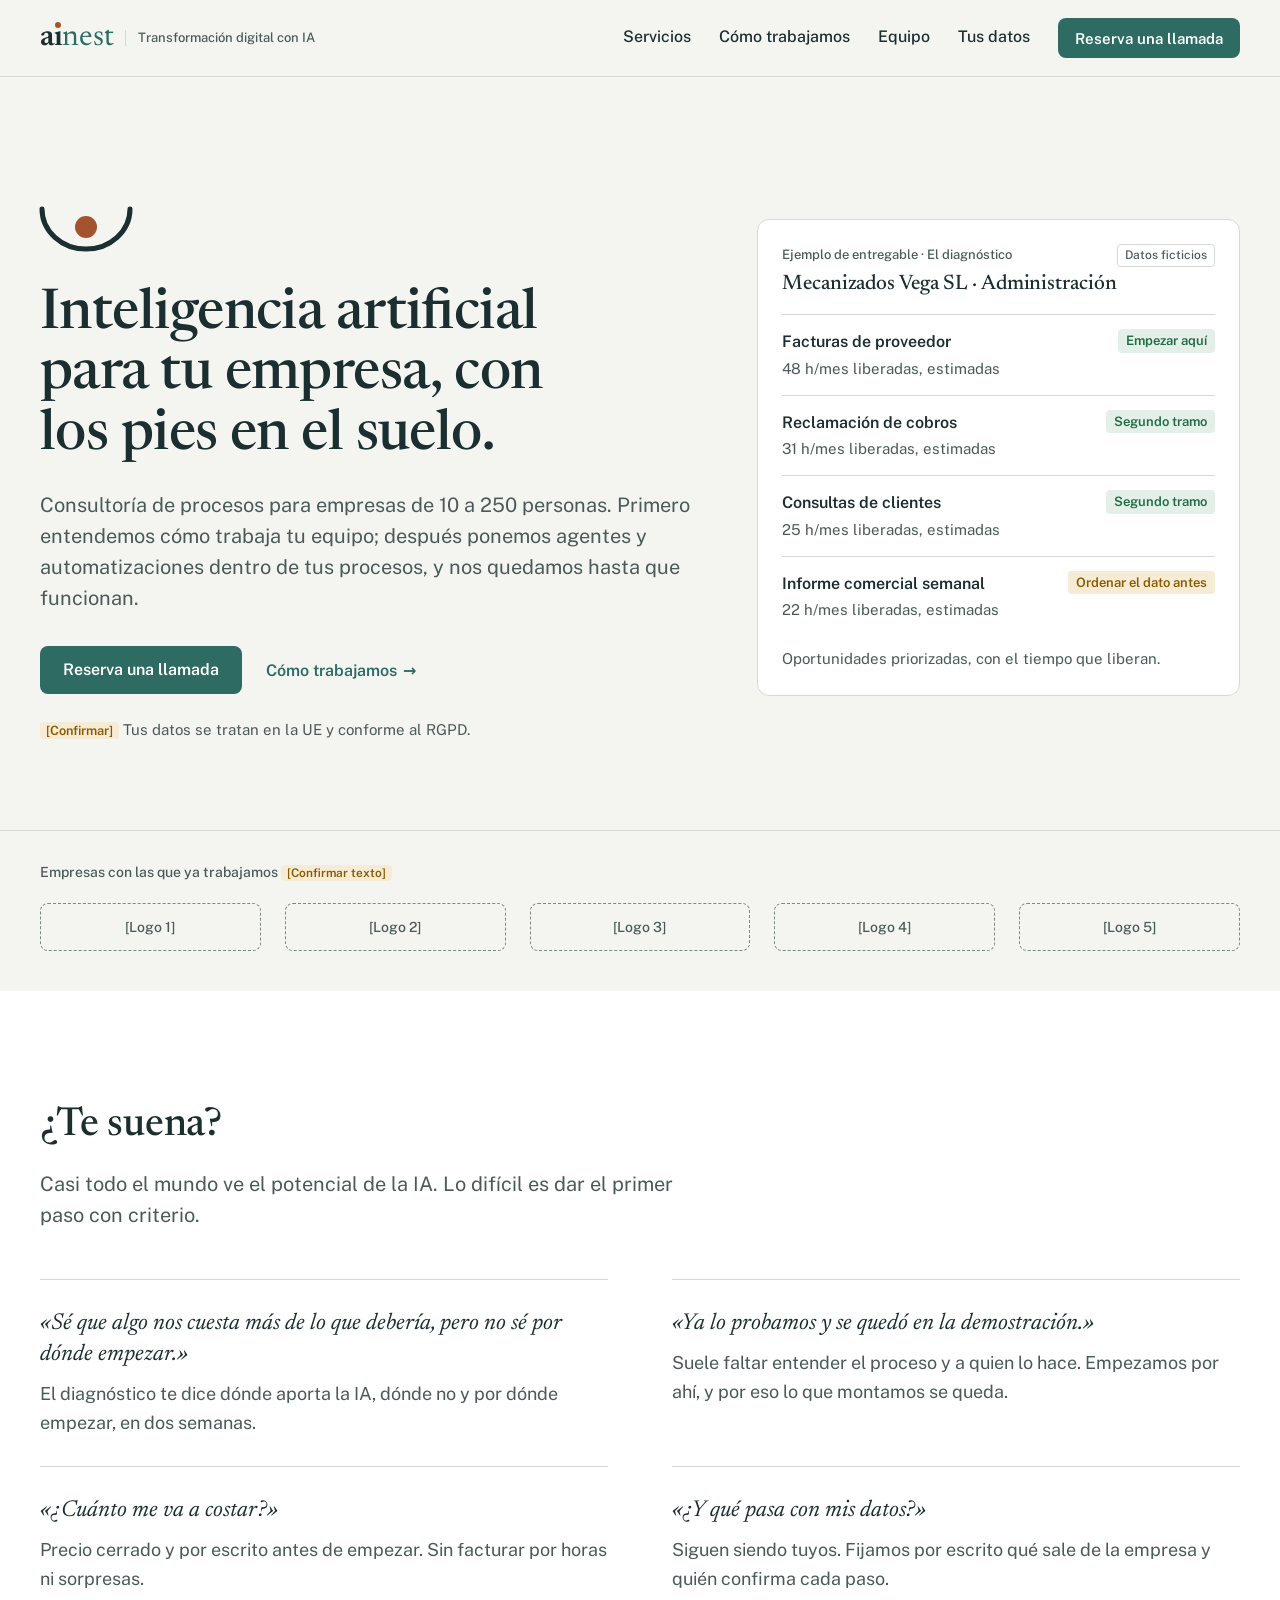
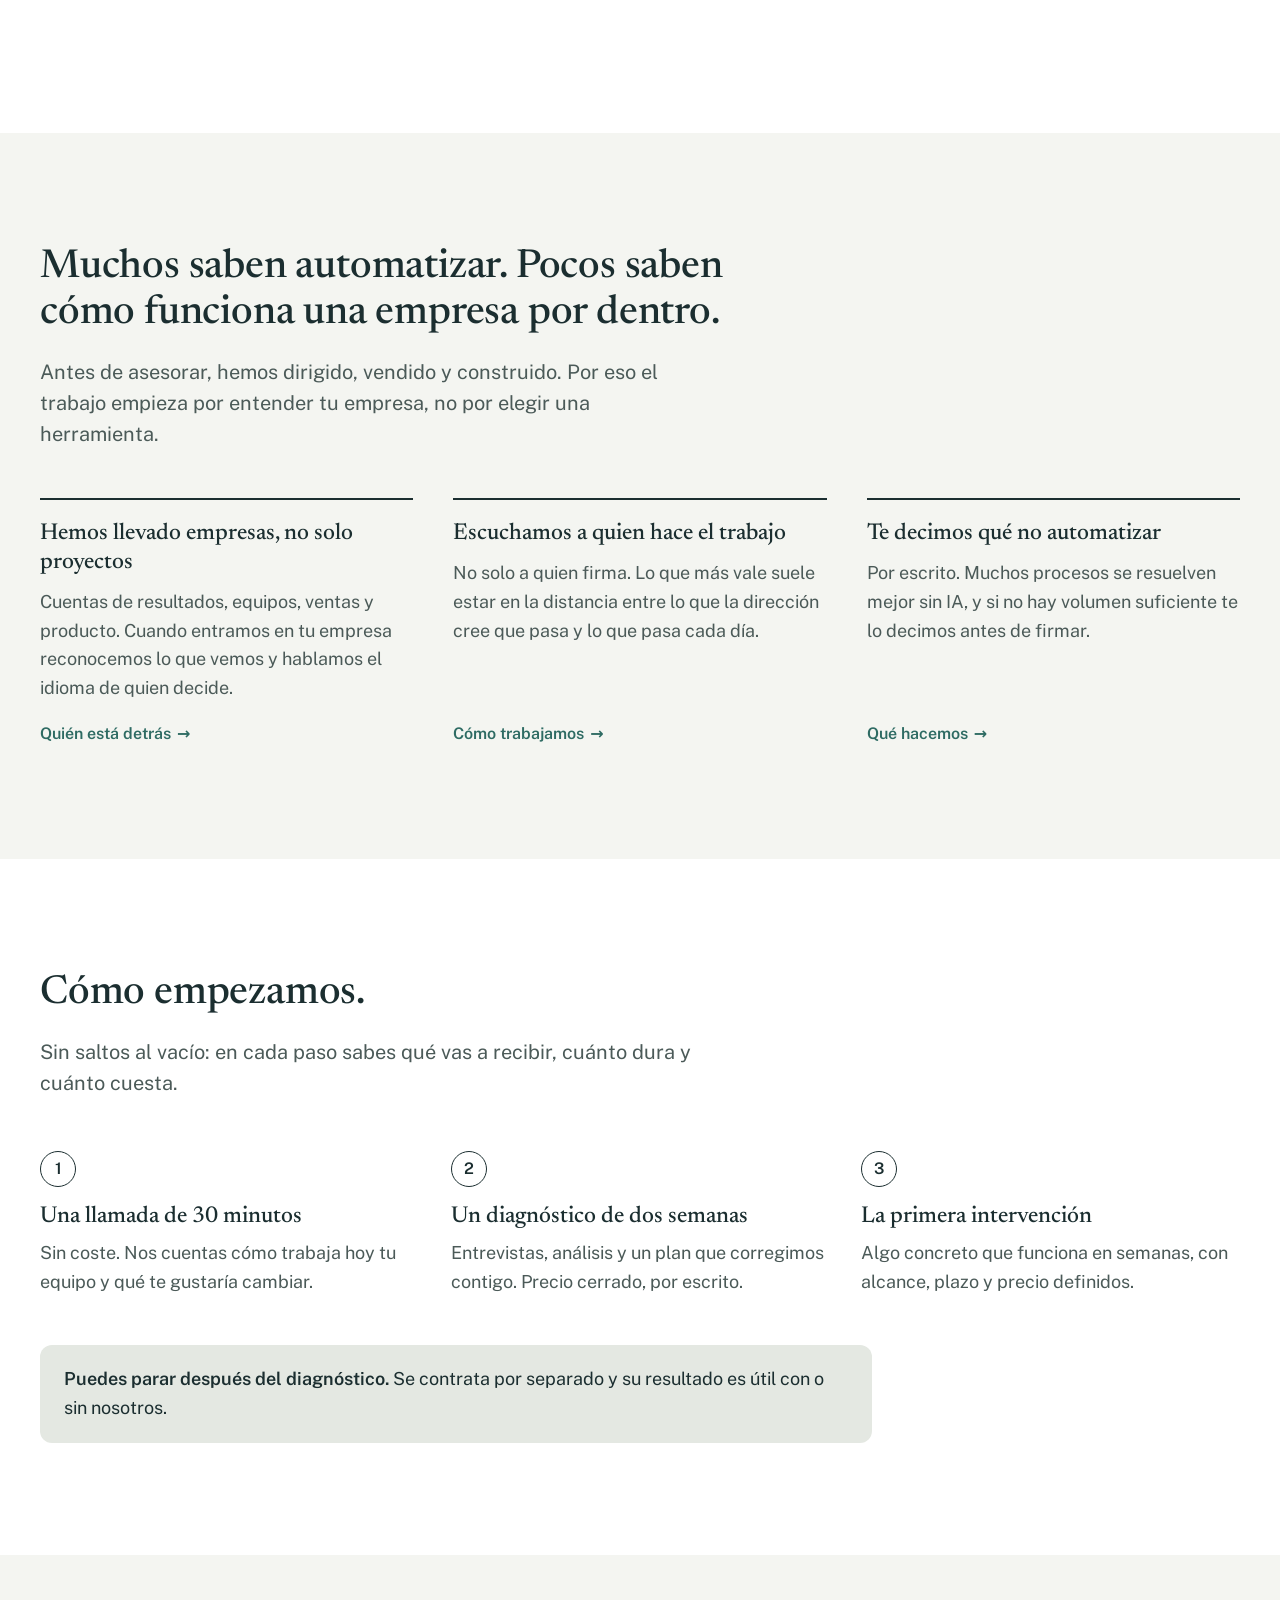
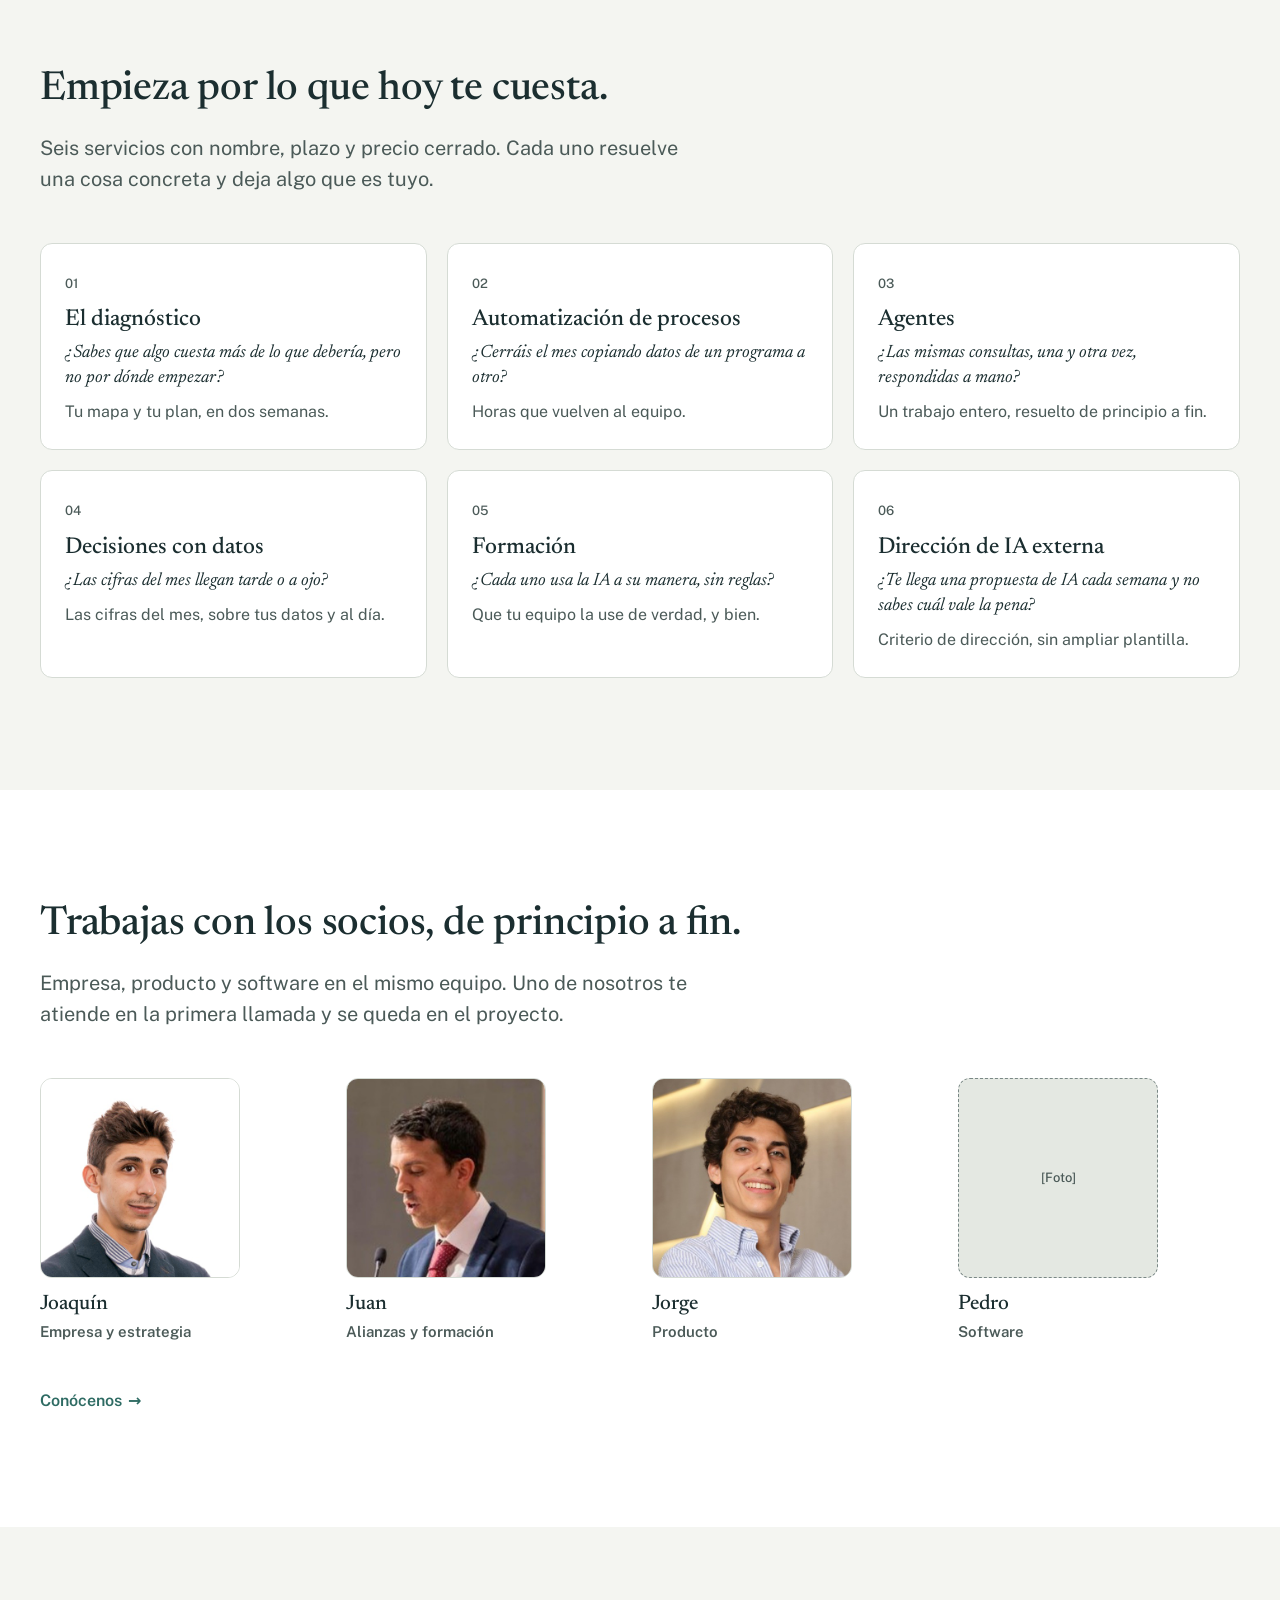
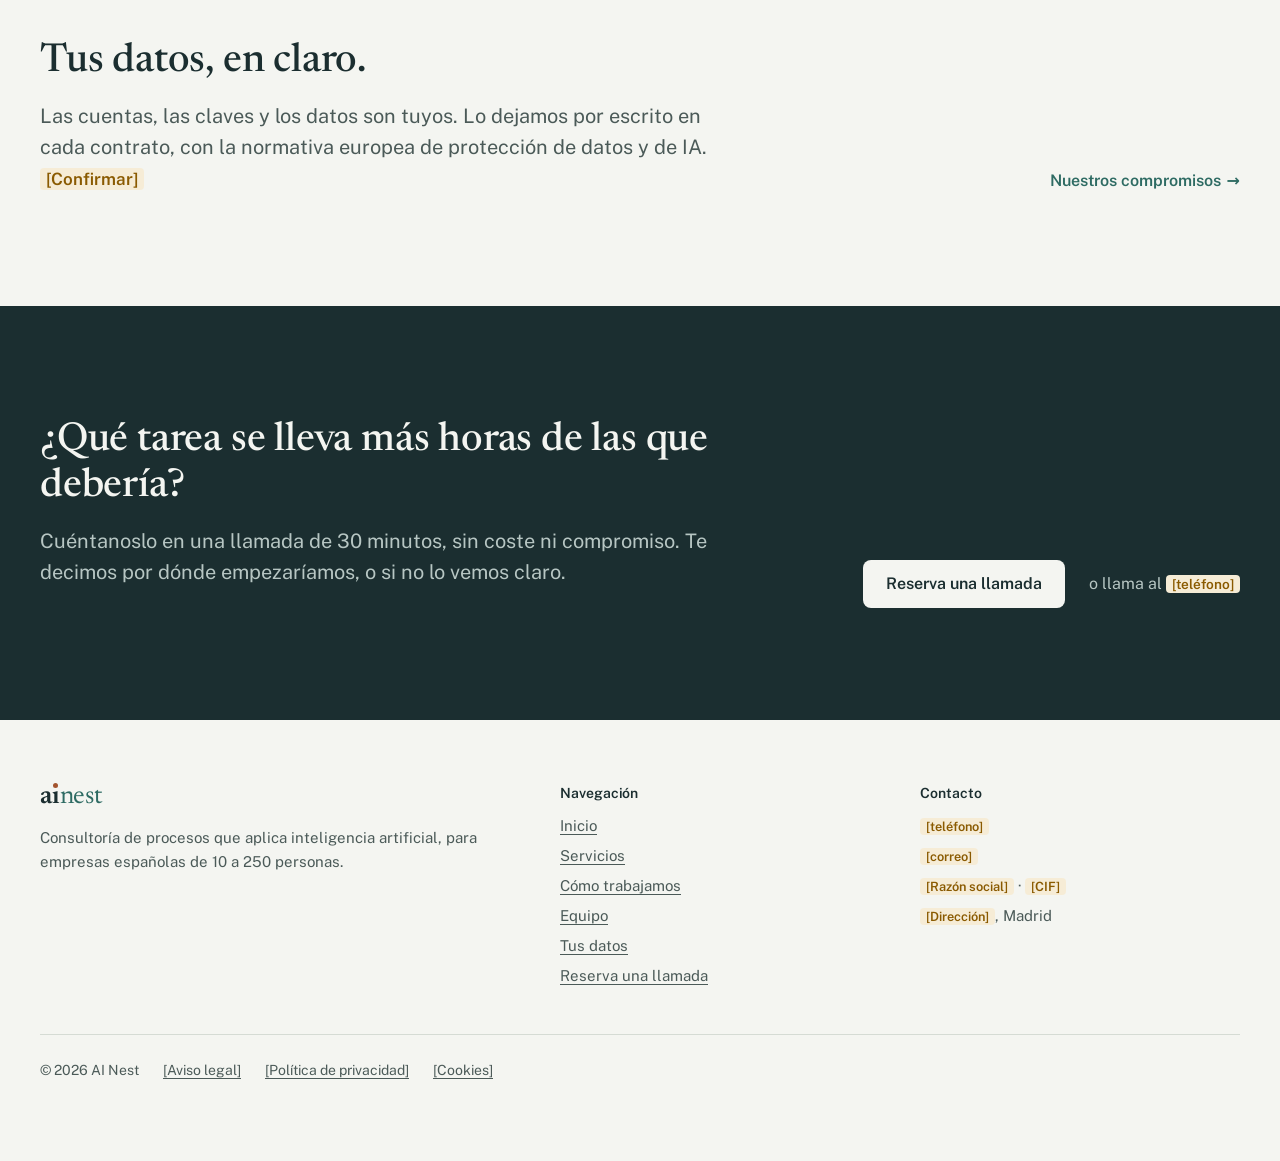
==== juan-v2/index.html @ 34de62a3 "Añadir la versión de Juan v2, en pestañas Copia de ainestgit/web@9e147f5 (rama propuesta-diseno-juan" ====
<!doctype html>
<html lang="es">
<head>
<meta charset="utf-8">
<meta name="viewport" content="width=device-width, initial-scale=1">
<title>AI Nest · Consultoría de procesos que aplica IA</title>
<meta name="description" content="Consultoría de procesos que aplica inteligencia artificial, para empresas españolas de 10 a 250 personas.">
<meta name="robots" content="noindex">
<link rel="icon" href="assets/favicon-final.svg" type="image/svg+xml">
<link rel="preconnect" href="https://fonts.googleapis.com"><link rel="preconnect" href="https://fonts.gstatic.com" crossorigin>
<link rel="stylesheet" href="https://fonts.googleapis.com/css2?family=Newsreader:ital,opsz,wght@0,6..72,500..600;1,6..72,400&family=Public+Sans:wght@400;500;600&display=swap">
<link rel="stylesheet" href="assets/estilos.css?v=v2-7">
<script src="assets/sitio.js?v=v2-7" defer></script>
</head>
<body>
<a class="saltar" href="#contenido">Saltar al contenido</a>
<header class="site">
  <div class="wrap">
    <a class="logo" href="index.html" aria-label="AI Nest, inicio">
      <span class="marca-tx" aria-hidden="true">a<span class="i">ı</span><span class="ns">nest</span></span>
      <span class="bj" aria-hidden="true">Transformación digital con IA</span>
    </a>
    <nav class="nav" id="nav" aria-label="Principal">
      <a href="servicios.html">Servicios</a>
      <a href="como-trabajamos.html">Cómo trabajamos</a>
      <a href="equipo.html">Equipo</a>
      <a href="datos.html">Tus datos</a>
      <a class="btn btn-pri btn-sm" href="reservar.html">Reserva una llamada</a>
    </nav>
    <div class="site-movil">
      <a class="btn btn-pri btn-sm" href="reservar.html">Reservar</a>
      <button class="navtog" type="button" aria-expanded="false" aria-controls="nav">Menú</button>
    </div>
  </div>
</header>

<main id="contenido">
<section class="hero" aria-labelledby="hero-t">
  <div class="wrap">
    <div>
      <svg class="nido" viewBox="6 12 52 42" aria-hidden="true"><path class="nido-c" d="M10 30 a22 20 0 0 0 44 0"/><circle class="nido-p" cx="32" cy="39" r="5.5"/></svg>
      <h1 id="hero-t">Inteligencia artificial para tu empresa, con los pies en el suelo.</h1>
      <p class="entradilla">Consultoría de procesos para empresas de 10 a 250 personas. Primero entendemos cómo trabaja tu equipo; después ponemos agentes y automatizaciones dentro de tus procesos, y nos quedamos hasta que funcionan.</p>
      <div class="acciones">
        <a class="btn btn-pri" href="reservar.html">Reserva una llamada</a>
        <a class="enlace-flecha" href="como-trabajamos.html">Cómo trabajamos</a>
      </div>
      <p class="confianza"><span class="hueco">[Confirmar]</span> Tus datos se tratan en la UE y conforme al RGPD.</p>
    </div>
    <aside class="entregable" aria-label="Ejemplo de entregable del diagnóstico, con datos ficticios">
      <div class="top"><span class="eti">Ejemplo de entregable · El diagnóstico</span><span class="ficticio">Datos ficticios</span></div>
      <h2 class="entregable-t">Mecanizados Vega SL · Administración</h2>
      <ol><li><b>Facturas de proveedor</b><span class="estado si">Empezar aquí</span><span class="h">48 h/mes liberadas, estimadas</span></li><li><b>Reclamación de cobros</b><span class="estado si">Segundo tramo</span><span class="h">31 h/mes liberadas, estimadas</span></li><li><b>Consultas de clientes</b><span class="estado si">Segundo tramo</span><span class="h">25 h/mes liberadas, estimadas</span></li><li><b>Informe comercial semanal</b><span class="estado espera">Ordenar el dato antes</span><span class="h">22 h/mes liberadas, estimadas</span></li></ol>
      <p class="peq">Oportunidades priorizadas, con el tiempo que liberan.</p>
    </aside>
  </div>
</section>

<!-- Franja de logos (acordada el 09/10). Solo empresas que hayan dado permiso por escrito; con menos de 3, quitarla.
     El texto debe decir la relación real. Logos monocromos, ~32 px de alto:
     <li><img src="assets/logos/empresa.svg" alt="Nombre de la empresa" height="32"></li> -->
<section class="logos" aria-labelledby="logos-t">
  <div class="wrap">
    <p class="logos-t" id="logos-t">Empresas con las que ya trabajamos <span class="hueco">[Confirmar texto]</span></p>
    <ul class="logos-l">
      <li><span class="logo-hueco">[Logo 1]</span></li>
      <li><span class="logo-hueco">[Logo 2]</span></li>
      <li><span class="logo-hueco">[Logo 3]</span></li>
      <li><span class="logo-hueco">[Logo 4]</span></li>
      <li><span class="logo-hueco">[Logo 5]</span></li>
    </ul>
  </div>
</section>

<section class="sec alt" aria-labelledby="dolor-t">
  <div class="wrap">
    <div class="cab"><h2 id="dolor-t">¿Te suena?</h2><p class="entradilla">Casi todo el mundo ve el potencial de la IA. Lo difícil es dar el primer paso con criterio.</p></div>
    <ul class="dolores">
      <li><p class="cita">«Sé que algo nos cuesta más de lo que debería, pero no sé por dónde empezar.»</p><p>El diagnóstico te dice dónde aporta la IA, dónde no y por dónde empezar, en dos semanas.</p></li>
      <li><p class="cita">«Ya lo probamos y se quedó en la demostración.»</p><p>Suele faltar entender el proceso y a quien lo hace. Empezamos por ahí, y por eso lo que montamos se queda.</p></li>
      <li><p class="cita">«¿Cuánto me va a costar?»</p><p>Precio cerrado y por escrito antes de empezar. Sin facturar por horas ni sorpresas.</p></li>
      <li><p class="cita">«¿Y qué pasa con mis datos?»</p><p>Siguen siendo tuyos. Fijamos por escrito qué sale de la empresa y quién confirma cada paso.</p></li>
    </ul>
  </div>
</section>

<section class="sec" aria-labelledby="dif-t">
  <div class="wrap">
    <div class="cab"><h2 id="dif-t">Muchos saben automatizar. Pocos saben cómo funciona una empresa por dentro.</h2><p class="entradilla">Antes de asesorar, hemos dirigido, vendido y construido. Por eso el trabajo empieza por entender tu empresa, no por elegir una herramienta.</p></div>
    <ul class="dif">
      <li><h3>Hemos llevado empresas, no solo proyectos</h3><p>Cuentas de resultados, equipos, ventas y producto. Cuando entramos en tu empresa reconocemos lo que vemos y hablamos el idioma de quien decide.</p><a class="enlace-flecha" href="equipo.html">Quién está detrás</a></li>
      <li><h3>Escuchamos a quien hace el trabajo</h3><p>No solo a quien firma. Lo que más vale suele estar en la distancia entre lo que la dirección cree que pasa y lo que pasa cada día.</p><a class="enlace-flecha" href="como-trabajamos.html">Cómo trabajamos</a></li>
      <li><h3>Te decimos qué no automatizar</h3><p>Por escrito. Muchos procesos se resuelven mejor sin IA, y si no hay volumen suficiente te lo decimos antes de firmar.</p><a class="enlace-flecha" href="servicios.html">Qué hacemos</a></li>
    </ul>
  </div>
</section>

<section class="sec alt" aria-labelledby="empieza-t">
  <div class="wrap">
    <div class="cab"><h2 id="empieza-t">Cómo empezamos.</h2><p class="entradilla">Sin saltos al vacío: en cada paso sabes qué vas a recibir, cuánto dura y cuánto cuesta.</p></div>
    <ol class="pasos3">
      <li><span class="n" aria-hidden="true">1</span><h3>Una llamada de 30 minutos</h3><p>Sin coste. Nos cuentas cómo trabaja hoy tu equipo y qué te gustaría cambiar.</p></li>
      <li><span class="n" aria-hidden="true">2</span><h3>Un diagnóstico de dos semanas</h3><p>Entrevistas, análisis y un plan que corregimos contigo. Precio cerrado, por escrito.</p></li>
      <li><span class="n" aria-hidden="true">3</span><h3>La primera intervención</h3><p>Algo concreto que funciona en semanas, con alcance, plazo y precio definidos.</p></li>
    </ol>
    <p class="destacado"><b>Puedes parar después del diagnóstico.</b> Se contrata por separado y su resultado es útil con o sin nosotros.</p>
  </div>
</section>

<section class="sec" aria-labelledby="srv-t">
  <div class="wrap">
    <div class="cab"><h2 id="srv-t">Empieza por lo que hoy te cuesta.</h2><p class="entradilla">Seis servicios con nombre, plazo y precio cerrado. Cada uno resuelve una cosa concreta y deja algo que es tuyo.</p></div>
    <ul class="tarjetas">
      <li class="tarjeta-srv"><span class="num">01</span><h3><a href="servicios.html#diagnostico">El diagnóstico</a></h3><p class="dolor">¿Sabes que algo cuesta más de lo que debería, pero no por dónde empezar?</p><p>Tu mapa y tu plan, en dos semanas.</p></li>
      <li class="tarjeta-srv"><span class="num">02</span><h3><a href="servicios.html#procesos">Automatización de procesos</a></h3><p class="dolor">¿Cerráis el mes copiando datos de un programa a otro?</p><p>Horas que vuelven al equipo.</p></li>
      <li class="tarjeta-srv"><span class="num">03</span><h3><a href="servicios.html#agentes">Agentes</a></h3><p class="dolor">¿Las mismas consultas, una y otra vez, respondidas a mano?</p><p>Un trabajo entero, resuelto de principio a fin.</p></li>
      <li class="tarjeta-srv"><span class="num">04</span><h3><a href="servicios.html#datos">Decisiones con datos</a></h3><p class="dolor">¿Las cifras del mes llegan tarde o a ojo?</p><p>Las cifras del mes, sobre tus datos y al día.</p></li>
      <li class="tarjeta-srv"><span class="num">05</span><h3><a href="servicios.html#formacion">Formación</a></h3><p class="dolor">¿Cada uno usa la IA a su manera, sin reglas?</p><p>Que tu equipo la use de verdad, y bien.</p></li>
      <li class="tarjeta-srv"><span class="num">06</span><h3><a href="servicios.html#direccion">Dirección de IA externa</a></h3><p class="dolor">¿Te llega una propuesta de IA cada semana y no sabes cuál vale la pena?</p><p>Criterio de dirección, sin ampliar plantilla.</p></li>
    </ul>
  </div>
</section>

<section class="sec alt" aria-labelledby="eq-t">
  <div class="wrap">
    <div class="cab"><h2 id="eq-t">Trabajas con los socios, de principio a fin.</h2><p class="entradilla">Empresa, producto y software en el mismo equipo. Uno de nosotros te atiende en la primera llamada y se queda en el proyecto.</p></div>
    <ul class="caras">
      <li class="persona"><img class="foto" src="assets/fotos/joaquin.jpg" alt="Joaquín" width="480" height="480" loading="lazy"><div><h3>Joaquín</h3><p class="rol">Empresa y estrategia</p></div></li><li class="persona"><img class="foto" src="assets/fotos/juan.jpg" alt="Juan" width="480" height="480" loading="lazy"><div><h3>Juan</h3><p class="rol">Alianzas y formación</p></div></li><li class="persona"><img class="foto" src="assets/fotos/jorge.jpg" alt="Jorge" width="480" height="480" loading="lazy"><div><h3>Jorge</h3><p class="rol">Producto</p></div></li><li class="persona"><div class="foto foto-hueco" role="img" aria-label="Foto de Pedro pendiente"><span>[Foto]</span></div><div><h3>Pedro</h3><p class="rol">Software</p></div></li>
    </ul>
    <a class="enlace-flecha" href="equipo.html">Conócenos</a>
  </div>
</section>

<section class="sec franja-datos" aria-labelledby="dat-t">
  <div class="wrap franja-rej">
    <div><h2 id="dat-t">Tus datos, en claro.</h2><p class="entradilla">Las cuentas, las claves y los datos son tuyos. Lo dejamos por escrito en cada contrato, con la normativa europea de protección de datos y de IA. <span class="hueco">[Confirmar]</span></p></div>
    <a class="enlace-flecha" href="datos.html">Nuestros compromisos</a>
  </div>
</section>
<section class="sec inv cierre" aria-labelledby="cierre-t">
  <div class="wrap cierre-rej">
    <div>
      <h2 id="cierre-t">¿Qué tarea se lleva más horas de las que debería?</h2>
      <p class="entradilla">Cuéntanoslo en una llamada de 30 minutos, sin coste ni compromiso. Te decimos por dónde empezaríamos, o si no lo vemos claro.</p>
    </div>
    <div class="acciones"><a class="btn btn-claro" href="reservar.html">Reserva una llamada</a><span class="tel-cierre">o llama al <span class="hueco">[teléfono]</span></span></div>
  </div>
</section>
</main>

<footer class="pie">
  <div class="wrap">
    <div>
      <span class="marca-tx" aria-hidden="true">a<span class="i">ı</span><span class="ns">nest</span></span>
      <p class="pie-desc">Consultoría de procesos que aplica inteligencia artificial, para empresas españolas de 10 a 250 personas.</p>
    </div>
    <div><h2>Navegación</h2><ul><li><a href="index.html">Inicio</a></li><li><a href="servicios.html">Servicios</a></li><li><a href="como-trabajamos.html">Cómo trabajamos</a></li><li><a href="equipo.html">Equipo</a></li><li><a href="datos.html">Tus datos</a></li><li><a href="reservar.html">Reserva una llamada</a></li></ul></div>
    <div><h2>Contacto</h2><ul><li><span class="hueco">[teléfono]</span></li><li><span class="hueco">[correo]</span></li><li><span class="hueco">[Razón social]</span> · <span class="hueco">[CIF]</span></li><li><span class="hueco">[Dirección]</span>, Madrid</li></ul></div>
    <div class="legal"><span>© 2026 AI Nest</span><a href="#">[Aviso legal]</a><a href="#">[Política de privacidad]</a><a href="#">[Cookies]</a></div>
  </div>
</footer>
</body>
</html>
---- juan-v2/assets/estilos.css ----
/* AI Nest · versión de Juan v2, en varias pestañas. Sistema visual «Oficio sereno» (PDF de dirección creativa, 29-sep-2026).
   Paleta B: pizarra y musgo. Solo modo claro. Newsreader para titulares, Public Sans para texto.
   El musgo lleva la acción; el óxido marca los detalles (el punto del logo y las fechas del método). */

:root {
  /* Paleta B */
  --pizarra: #1B2E30;   /* principal: titulares, texto, banda oscura · 12,96:1 sobre niebla */
  --musgo: #2E6B63;     /* secundario: CTA y enlaces · 5,64:1; blanco encima 6,18:1 */
  --oxido: #A3542E;     /* acento: detalles, texto solo ≥ 14 px · 4,96:1 */
  --niebla: #F4F5F1;    /* fondo */
  --liquen: #4B5A58;    /* texto secundario · 6,61:1 */
  --blanco: #FFFFFF;

  --fondo: var(--niebla);
  --superficie: var(--blanco);
  --banda: #E4E8E2;
  --texto: var(--pizarra);
  --texto-2: var(--liquen);
  --enlace: var(--musgo);
  --cta: var(--musgo);
  --sobre-cta: var(--blanco);
  --acento: var(--oxido);
  --linea: #D5DBD4;
  --linea-fuerte: #7A8886;
  --inv-fondo: var(--pizarra);
  --inv-texto: var(--niebla);
  --inv-texto-2: #B7C6C3;
  --inv-enlace: #9ED3C7;
  /* Funcionales de la paleta A, que cumplen AA sobre niebla */
  --exito: #1F6B45; --aviso: #8A5A00; --error: #B3261E;
  --exito-f: #E3EFE7; --aviso-f: #F6ECD6;

  --serif: 'Newsreader', Georgia, 'Times New Roman', serif;
  --sans: 'Public Sans', system-ui, -apple-system, 'Segoe UI', sans-serif;

  --r-eti: 4px; --r-ctl: 8px; --r-caja: 12px;
  --ancho: 1200px; --medianil: 24px; --seccion: 112px;
  --lectura: 42rem;
  --t-rapida: 180ms; --curva: cubic-bezier(.2, .7, .2, 1);
  color-scheme: light;
}

/* ---------- Base ---------- */
*, *::before, *::after { box-sizing: border-box; }
html { -webkit-text-size-adjust: 100%; scroll-behavior: smooth; scroll-padding-top: 88px; overflow-x: clip; }
body {
  margin: 0; background: var(--fondo); color: var(--texto);
  font: 400 18px/1.6 var(--sans); font-feature-settings: 'kern', 'liga';
  -webkit-font-smoothing: antialiased; text-rendering: optimizeLegibility;
}
img { max-width: 100%; display: block; }
b, strong { font-weight: 600; }
a { color: var(--enlace); text-underline-offset: .18em; text-decoration-thickness: 1px; }
a:hover { text-decoration-thickness: 2px; }
:focus-visible { outline: 2px solid var(--enlace); outline-offset: 3px; border-radius: 2px; }
p { margin: 0 0 1em; }
ul { margin: 0; padding: 0; }
button, input, textarea, select { font: inherit; color: inherit; }
.sr-only { position: absolute !important; width: 1px; height: 1px; padding: 0; margin: -1px; overflow: hidden; clip: rect(0 0 0 0); white-space: nowrap; border: 0; }
.saltar { position: absolute; left: 16px; top: -60px; z-index: 100; background: var(--superficie); padding: 10px 14px; border-radius: var(--r-ctl); }
.saltar:focus { top: 12px; }

h1, h2, h3 { font-family: var(--serif); font-weight: 500; color: var(--texto); margin: 0; font-optical-sizing: auto; }
h1 { font-size: 56px; line-height: 1.08; letter-spacing: -.01em; }
h2 { font-size: 40px; line-height: 1.15; letter-spacing: -.005em; }
h3 { font-size: 28px; line-height: 1.25; }
h4 { font: 600 20px/1.35 var(--sans); margin: 0; }
.entradilla { font-size: 20px; line-height: 1.55; color: var(--texto-2); max-width: var(--lectura); }
.peq { font-size: 15px; line-height: 1.5; color: var(--texto-2); }
.eti { display: inline-block; font: 500 13px/1.4 var(--sans); color: var(--texto-2); }
.hueco { background: var(--aviso-f); color: var(--aviso); border-radius: var(--r-eti); padding: 1px 6px; font: 600 .85em/1.4 var(--sans); white-space: nowrap; }

.wrap { max-width: calc(var(--ancho) + 2 * var(--medianil)); margin: 0 auto; padding: 0 var(--medianil); }
.sec { padding: var(--seccion) 0; }
.sec.alt { background: var(--superficie); }
.sec.inv { background: var(--inv-fondo); color: var(--inv-texto); }
.sec.inv h1, .sec.inv h2, .sec.inv h3 { color: var(--inv-texto); }
.sec.inv .entradilla, .sec.inv .peq, .sec.inv p { color: var(--inv-texto-2); }
.sec.inv a { color: var(--inv-enlace); }
.sec.inv :focus-visible { outline-color: var(--inv-enlace); }
.cab { max-width: 46rem; margin-bottom: 48px; }
.cab h2 + p { margin-top: 20px; }
.cab .eti { margin-bottom: 12px; }

/* ---------- Botones ---------- */
.btn {
  display: inline-flex; align-items: center; justify-content: center; gap: 8px;
  font: 600 16px/1 var(--sans); padding: 15px 22px; border-radius: var(--r-ctl);
  border: 1px solid transparent; text-decoration: none; cursor: pointer; min-height: 48px;
  transition: background var(--t-rapida) var(--curva), border-color var(--t-rapida) var(--curva);
}
.btn:hover { text-decoration: none; }
.btn-pri { background: var(--cta); color: var(--sobre-cta); }
.btn-pri:hover { background: color-mix(in srgb, var(--cta) 82%, var(--texto)); }
.btn-sec { border-color: var(--linea-fuerte); color: var(--texto); background: transparent; }
.btn-sec:hover { border-color: var(--texto); }
.btn-sm { padding: 11px 16px; min-height: 40px; font-size: 15px; }
.enlace-flecha { font-weight: 600; font-size: 16px; color: var(--enlace); text-decoration: none; display: inline-flex; gap: 6px; align-items: center; }
.enlace-flecha::after { content: '→'; transition: transform var(--t-rapida) var(--curva); }
.enlace-flecha:hover::after { transform: translateX(3px); }
.acciones { display: flex; flex-wrap: wrap; gap: 16px 24px; align-items: center; margin-top: 32px; }

/* ---------- Logo 1: el punto de la i, nombre unido (variante d) ---------- */
.logo { display: inline-flex; align-items: center; gap: 12px; text-decoration: none; color: var(--texto); }
.logo:hover { text-decoration: none; }
.marca-tx { font-family: var(--serif); font-weight: 600; font-size: 30px; line-height: 1; letter-spacing: -.01em; white-space: nowrap; color: var(--texto); }
.marca-tx .i { position: relative; display: inline-block; }
.marca-tx .i::after { content: ''; position: absolute; left: 50%; top: -.02em; width: .2em; height: .2em; margin-left: -.1em; border-radius: 50%; background: var(--acento); }
.marca-tx .ns { font-weight: 400; color: var(--musgo); }
.logo .bj { font: 500 13px/1.3 var(--sans); color: var(--texto-2); border-left: 1px solid var(--linea); padding-left: 12px; }

/* ---------- Cabecera ---------- */
.site { position: sticky; top: 0; z-index: 40; border-bottom: 1px solid var(--linea); }
.site::before { content: ''; position: absolute; inset: 0; z-index: -1; background: color-mix(in srgb, var(--fondo) 94%, transparent); -webkit-backdrop-filter: blur(8px); backdrop-filter: blur(8px); }
.site .wrap { display: flex; align-items: center; justify-content: space-between; min-height: 76px; gap: 24px; }
.nav { display: flex; align-items: center; gap: 28px; }
.nav a:not(.btn) { color: var(--texto); text-decoration: none; font-size: 16px; font-weight: 500; padding: 6px 0; border-bottom: 2px solid transparent; }
.nav a:not(.btn):hover { border-bottom-color: var(--linea-fuerte); }
.nav a[aria-current="page"]:not(.btn) { border-bottom-color: var(--texto); font-weight: 600; }
.site-movil { display: none; align-items: center; gap: 8px; }
.navtog { background: none; border: 1px solid var(--linea-fuerte); border-radius: var(--r-ctl); padding: 9px 14px; min-height: 40px; font-size: 15px; font-weight: 600; cursor: pointer; }

/* ---------- Hero ---------- */
.hero { padding: 96px 0 88px; }
.hero .wrap { display: grid; grid-template-columns: 1.15fr .85fr; gap: 64px; align-items: center; }
.hero h1 { max-width: 15ch; }
/* El nido se dibuja al cargar y el punto óxido cae al final: la única animación autónoma de la web. */
.nido { display: block; width: 104px; height: 84px; margin: 0 0 28px -6px; overflow: visible; }
.nido-c { fill: none; stroke: var(--texto); stroke-width: 2.5; stroke-linecap: round; stroke-dasharray: 80; stroke-dashoffset: 0; }
.nido-p { fill: var(--acento); }
.nido-c { animation: trazo 1100ms var(--curva) 200ms both; }
.nido-p { animation: huevo 600ms var(--curva) 1200ms both; }
@keyframes trazo { from { stroke-dashoffset: 80; } to { stroke-dashoffset: 0; } }
@keyframes huevo { from { transform: translateY(-28px); opacity: 0; } 60% { opacity: 1; } to { transform: none; opacity: 1; } }
.hero .entradilla { margin-top: 24px; }
.confianza { margin: 24px 0 0; font-size: 15px; color: var(--texto-2); }

.entregable { background: var(--superficie); border: 1px solid var(--linea); border-radius: var(--r-caja); padding: 24px; }
.entregable .top { display: flex; justify-content: space-between; gap: 12px; align-items: baseline; margin-bottom: 4px; }
.entregable-t { font-size: 21px; line-height: 1.3; margin-bottom: 16px; }
.entregable ol { list-style: none; padding: 0; margin: 0; }
.entregable li { display: grid; grid-template-columns: 1fr auto; gap: 2px 16px; padding: 14px 0; border-top: 1px solid var(--linea); }
.entregable li b { font-size: 16px; }
.entregable li .h { font-size: 15px; color: var(--texto-2); }
.entregable .peq { margin: 12px 0 0; }
.estado { font: 600 13px/1.2 var(--sans); padding: 4px 8px; border-radius: var(--r-eti); white-space: nowrap; align-self: start; }
.estado.si { background: var(--exito-f); color: var(--exito); }
.estado.espera { background: var(--aviso-f); color: var(--aviso); }
.ficticio { font: 500 12px/1.2 var(--sans); color: var(--texto-2); border: 1px solid var(--linea); border-radius: var(--r-eti); padding: 3px 7px; white-space: nowrap; }

/* ---------- Franja de logos ---------- */
.logos { padding: 32px 0 40px; border-top: 1px solid var(--linea); }
.logos-t { font: 500 14px/1.4 var(--sans); color: var(--texto-2); margin: 0 0 20px; }
.logos-l { list-style: none; display: grid; grid-template-columns: repeat(5, 1fr); gap: 24px; align-items: center; }
.logos-l li { display: flex; justify-content: center; align-items: center; min-height: 48px; }
.logos-l img { max-height: 32px; width: auto; filter: grayscale(1); opacity: .7; }
.logo-hueco { display: grid; place-items: center; width: 100%; height: 48px; border: 1px dashed var(--linea-fuerte); border-radius: var(--r-ctl); font: 500 14px/1 var(--sans); color: var(--texto-2); }

/* ---------- Problema ---------- */
.lista-dolor { display: grid; grid-template-columns: repeat(2, 1fr); gap: 0 64px; }
.lista-dolor > div { padding: 28px 0; border-top: 1px solid var(--linea); }
.lista-dolor h3 { font-size: 23px; margin-bottom: 10px; }
.lista-dolor p { color: var(--texto-2); margin: 0; }

/* ---------- Servicios (plegables) ---------- */
.plegable { border-top: 1px solid var(--linea); }
.plegable:last-child { border-bottom: 1px solid var(--linea); }
.plegable > summary { list-style: none; cursor: pointer; display: grid; grid-template-columns: 48px 1.1fr 1.4fr auto; gap: 16px; align-items: baseline; padding: 24px 0; }
.plegable > summary::-webkit-details-marker { display: none; }
.plegable > summary .n { font: 500 15px/1 var(--sans); color: var(--texto-2); }
.plegable > summary h3 { font-size: 25px; }
.plegable > summary .g { font-family: var(--serif); font-style: italic; font-size: 19px; color: var(--texto-2); }
.plegable > summary .mas { font: 600 22px/1 var(--sans); color: var(--texto-2); transition: transform var(--t-rapida) var(--curva); }
.plegable[open] > summary .mas { transform: rotate(45deg); }
.plegable .cuerpo { padding: 0 0 40px 64px; }
.escena-srv { margin-top: 48px; }
.ficha { display: grid; grid-template-columns: 1.1fr .9fr; gap: 56px; align-items: start; }
.ficha .texto p { max-width: var(--lectura); }
.ficha .para { color: var(--texto-2); max-width: var(--lectura); }
.ficha .para b { color: var(--texto); }
.ficha .llevas h3 { font-size: 22px; margin-bottom: 8px; }
.datos-ficha { display: grid; grid-template-columns: repeat(2, 1fr); margin: 28px 0 0; border-top: 1px solid var(--linea); }
.datos-ficha > div { padding: 14px 16px 14px 0; border-bottom: 1px solid var(--linea); }
.datos-ficha dt { font: 500 13px/1.3 var(--sans); color: var(--texto-2); margin-bottom: 4px; }
.datos-ficha dd { margin: 0; font-size: 16px; line-height: 1.45; }
.puntos { list-style: none; }
.puntos li { position: relative; padding-left: 20px; margin: 6px 0; font-size: 16px; }
.puntos li::before { content: ''; position: absolute; left: 2px; top: .62em; width: 6px; height: 6px; border-radius: 50%; background: var(--texto-2); }

/* ---------- Método ---------- */
.fases { list-style: none; padding: 0; margin: 0; display: grid; grid-template-columns: repeat(4, 1fr); gap: 32px; }
.fase { padding-top: 20px; border-top: 2px solid var(--texto); }
.fase-i { width: 48px; height: 48px; }
.fase-i .cont { fill: none; stroke: var(--texto); stroke-width: 3; stroke-linecap: round; }
.fase-i .pt { fill: var(--acento); }
.fase-i .pt-v { fill: none; stroke: var(--linea-fuerte); stroke-width: 2; stroke-dasharray: 3 3; }
.fase h3 { font-size: 24px; margin: 12px 0 4px; }
.fase .cuando { font: 500 14px/1.3 var(--sans); color: var(--acento); }
.fase p { color: var(--texto-2); font-size: 17px; margin: 10px 0 0; }
.destacado { margin: 48px 0 0; padding: 20px 24px; background: var(--banda); border-radius: var(--r-caja); max-width: 52rem; font-size: 18px; }
.met-rej { display: grid; grid-template-columns: 1fr 1fr; gap: 64px; margin-top: 72px; }
.met-h { font-size: 24px; margin-bottom: 16px; }
.reglas { list-style: none; border-top: 1px solid var(--linea); }
.reglas li { padding: 14px 0; border-bottom: 1px solid var(--linea); font-size: 17px; color: var(--texto-2); }
.reglas li b { color: var(--texto); }
.dims { margin: 0; border-top: 1px solid var(--linea); }
.dims > div { display: grid; grid-template-columns: 120px 1fr; gap: 16px; padding: 14px 0; border-bottom: 1px solid var(--linea); }
.dims dt { font-weight: 600; font-size: 17px; }
.dims dd { margin: 0; font-size: 17px; color: var(--texto-2); }

/* Método sobre pizarra: el óxido pasa a su versión clara (6,17:1) */
.metodo { --inv-linea: #3A5052; --oxido-claro: #E39A73; }
.metodo .eti { color: var(--inv-texto-2); }
.metodo .fase { border-top-color: var(--inv-texto); }
.metodo .fase-i .cont { stroke: var(--inv-texto); }
.metodo .fase-i .pt { fill: var(--oxido-claro); }
.metodo .fase-i .pt-v { stroke: var(--inv-texto-2); }
.metodo .fase .cuando { color: var(--oxido-claro); }
.metodo .destacado { background: rgba(244, 245, 241, .08); color: var(--inv-texto); }
.metodo .destacado b { color: var(--inv-texto); }
.metodo .reglas, .metodo .dims, .metodo .reglas li, .metodo .dims > div { border-color: var(--inv-linea); }
.metodo .reglas li b, .metodo .dims dt { color: var(--inv-texto); }
.metodo .reglas li, .metodo .dims dd { color: var(--inv-texto-2); }

/* Cifras grandes */
.cifras { display: grid; grid-template-columns: repeat(4, 1fr); gap: 32px; margin: 0 0 72px; padding-bottom: 56px; border-bottom: 1px solid var(--inv-linea, var(--linea)); }
.cifras > div { display: flex; flex-direction: column-reverse; justify-content: flex-end; gap: 8px; }
.cifras dd { margin: 0; font: 500 32px/1.1 var(--serif); letter-spacing: -.01em; color: var(--inv-texto); font-variant-numeric: lining-nums; }
.cifras dd span { font-size: .6em; letter-spacing: 0; margin-left: .1em; }
.cifras dt { font-size: 16px; line-height: 1.45; color: var(--inv-texto-2); max-width: 16rem; }


/* ---------- Pestañas: cabecera de página ---------- */
.pagina { padding: 80px 0 64px; }
.pagina h1 { max-width: 22ch; margin-top: 12px; }
.pagina .entradilla { margin-top: 24px; }

/* ---------- Diferencias (tres columnas) ---------- */
.dif { list-style: none; display: grid; grid-template-columns: repeat(3, 1fr); gap: 40px; }
.dif li { border-top: 2px solid var(--texto); padding-top: 20px; display: flex; flex-direction: column; gap: 10px; }
.dif h3 { font-size: 23px; }
.dif p { color: var(--texto-2); margin: 0; }
.dif .enlace-flecha { margin-top: auto; padding-top: 8px; }

/* ---------- Cómo empezamos (tres pasos) ---------- */
.pasos3 { list-style: none; padding: 0; margin: 0; display: grid; grid-template-columns: repeat(3, 1fr); gap: 32px; }
.pasos3 li { position: relative; padding-top: 4px; }
.pasos3 .n { display: inline-grid; place-items: center; width: 36px; height: 36px; border-radius: 50%; border: 1.5px solid var(--texto); font: 600 16px/1 var(--sans); margin-bottom: 16px; }
.pasos3 h3 { font-size: 23px; margin-bottom: 8px; }
.pasos3 p { color: var(--texto-2); margin: 0; }

/* ---------- Tarjetas de servicio: toda la tarjeta clicable ---------- */
.tarjetas { list-style: none; display: grid; grid-template-columns: repeat(3, 1fr); gap: 20px; }
.tarjeta-srv { position: relative; background: var(--fondo); border: 1px solid var(--linea); border-radius: var(--r-caja); padding: 24px; transition: border-color var(--t-rapida) var(--curva); }
.tarjeta-srv:hover { border-color: var(--linea-fuerte); }
.tarjeta-srv:focus-within { outline: 2px solid var(--enlace); outline-offset: 3px; }
.tarjeta-srv .num { font: 500 13px/1 var(--sans); color: var(--texto-2); }
.tarjeta-srv h3 { font-size: 23px; margin: 10px 0 6px; }
.tarjeta-srv h3 a { color: inherit; text-decoration: none; }
.tarjeta-srv h3 a:focus-visible { outline: none; }
.tarjeta-srv h3 a::after { content: ''; position: absolute; inset: 0; border-radius: inherit; }
.tarjeta-srv p { margin: 0; color: var(--texto-2); font-size: 16px; }

/* ---------- Equipo ---------- */
.caras { list-style: none; display: grid; grid-template-columns: repeat(4, 1fr); gap: 24px; margin-bottom: 32px; }
.caras .persona { display: block; }
.caras .foto { width: 100%; aspect-ratio: 1; max-width: 200px; }
.caras h3 { font-size: 21px; margin: 14px 0 2px; }
.caras .rol { margin: 0; }
.persona .foto { border-radius: var(--r-caja); background: var(--banda); border: 1px dashed var(--linea-fuerte); }
.persona .rol { font-size: 15px; font-weight: 600; color: var(--texto-2); margin: 0 0 10px; }
.equipo-l { list-style: none; display: grid; gap: 0; }
.equipo-l .persona { display: grid; grid-template-columns: 180px 1fr; gap: 40px; padding: 40px 0; border-top: 1px solid var(--linea); }
.equipo-l .persona:first-child { border-top: 0; padding-top: 0; }
.equipo-l .foto { width: 180px; aspect-ratio: 1; }
.equipo-l .sin-foto .foto { visibility: hidden; }
.equipo-l h3 { font-size: 28px; margin-bottom: 2px; }
.equipo-l p { max-width: var(--lectura); }
.equipo-l .peq { margin: 0; }

/* ---------- Formación: pilares ---------- */
.pilares { list-style: none; counter-reset: pil; margin: 4px 0 24px; padding: 0; border-top: 1px solid var(--linea); max-width: var(--lectura); }
.pilares li { counter-increment: pil; position: relative; padding: 12px 0 12px 36px; border-bottom: 1px solid var(--linea); font-size: 17px; color: var(--texto-2); }
.pilares li::before { content: counter(pil); position: absolute; left: 0; top: 12px; font: 600 15px/1.6 var(--sans); color: var(--acento); }
.pilares b { color: var(--texto); }

/* ---------- Reglas en rejilla ---------- */
.reglas-rej { list-style: none; display: grid; grid-template-columns: repeat(2, 1fr); gap: 24px; }
.reglas-rej li { background: var(--superficie); border: 1px solid var(--linea); border-radius: var(--r-caja); padding: 24px 28px; }
.sec.alt .reglas-rej li { background: var(--fondo); }
.reglas-rej h3 { font-size: 22px; margin-bottom: 8px; }
.reglas-rej p { margin: 0; color: var(--texto-2); font-size: 17px; }
.met-entrega { margin: 64px 0 12px; }
.entrega6 { max-width: var(--lectura); }
.entrega6 li { font-size: 17px; margin: 10px 0; }

/* ---------- Franjas y cierre ---------- */
.franja-rej { display: flex; flex-wrap: wrap; justify-content: space-between; align-items: flex-end; gap: 24px 48px; }
.franja-rej .entradilla { margin: 16px 0 0; }
.cierre-rej { display: grid; grid-template-columns: 1.3fr .7fr; gap: 48px; align-items: end; }
.cierre-rej .entradilla { margin-top: 16px; }
.cierre-rej .acciones { margin-top: 0; justify-content: flex-end; }
.btn-claro { background: var(--inv-texto); color: var(--texto); }
.btn-claro:hover { background: #FFFFFF; }
.sec.inv a.btn-claro { color: var(--texto); }
.tel-cierre { color: var(--inv-texto-2); font-size: 16px; }
.reserva-sec { padding-top: 88px; }
.reserva-txt .eti { color: var(--inv-texto-2); margin-bottom: 12px; }
.reserva-sec h1 { font-size: 48px; }


/* ---------- ¿Te suena? Las dudas en la voz del cliente ---------- */
.dolores { list-style: none; display: grid; grid-template-columns: repeat(2, 1fr); gap: 0 64px; }
.dolores li { padding: 28px 0; border-top: 1px solid var(--linea); }
.dolores .cita { font: italic 400 23px/1.35 var(--serif); color: var(--texto); margin: 0 0 10px; }
.dolores p:not(.cita) { color: var(--texto-2); margin: 0; }
.tarjeta-srv .dolor { font: italic 400 18px/1.4 var(--serif); color: var(--texto); margin: 0 0 8px; }
.sec:not(.alt) .tarjeta-srv { background: var(--superficie); }

/* ---------- Fotos del equipo ---------- */
.persona img.foto { display: block; height: auto; aspect-ratio: 1; object-fit: cover; border: 1px solid var(--linea); background: var(--banda); }
.foto-hueco { display: grid; place-items: center; }
.foto-hueco span { font: 500 13px/1 var(--sans); color: var(--texto-2); }

/* ---------- Aviso de pendiente ---------- */
.aviso-pend { margin: 0 0 32px; padding: 14px 18px; border-radius: var(--r-ctl); background: var(--aviso-f); color: var(--aviso); font-size: 16px; max-width: 52rem; }
.aviso-pend b { color: var(--aviso); }

/* ---------- Escenas animadas ---------- */
.peli { margin: 0; background: var(--superficie); border: 1px solid var(--linea); border-radius: var(--r-caja); overflow: hidden; }
.sec.alt .peli { background: var(--fondo); }
.peli .lienzo { display: grid; grid-template-columns: .95fr 1fr 1.15fr; gap: 20px; padding: 24px; }
.peli .col-t { font: 500 12px/1 var(--sans); color: var(--texto-2); margin-bottom: 10px; }
.peli .tarjeta { background: var(--superficie); border: 1px solid var(--linea); border-radius: var(--r-ctl); padding: 14px 16px; font-size: 14px; line-height: 1.45; }
.peli .tarjeta .cab-t { display: flex; justify-content: space-between; gap: 8px; font: 600 13px/1.3 var(--sans); margin-bottom: 6px; }
.peli .tarjeta .cab-t span { font-weight: 500; color: var(--texto-2); }
.peli .asunto { font-weight: 600; margin-bottom: 4px; }
.peli .adj { margin-top: 8px; font-size: 12px; color: var(--texto-2); border: 1px dashed var(--linea); border-radius: var(--r-eti); padding: 4px 8px; display: inline-block; }
.peli .agente { border: 1px solid var(--linea); border-radius: var(--r-ctl); padding: 14px 16px; background: var(--fondo); }
.sec.alt .peli .agente { background: var(--superficie); }
.peli .agente .nom { font: 600 14px/1.3 var(--sans); }
.peli .estado-ag { display: flex; gap: 8px; align-items: center; margin: 8px 0 12px; font-size: 13px; color: var(--texto-2); min-height: 20px; }
.peli .estado-ag::before { content: ''; width: 8px; height: 8px; border-radius: 50%; background: var(--acento); flex: none; }
.peli.fin .estado-ag::before { background: var(--exito); }
.peli ol.pasos { list-style: none; padding: 0; margin: 0; }
.peli ol.pasos li { display: flex; gap: 10px; align-items: baseline; padding: 7px 0; font-size: 14px; color: var(--texto-2); border-top: 1px solid var(--linea); transition: color var(--t-rapida) var(--curva); }
.peli ol.pasos li b { font: 600 12px/1 var(--sans); width: 20px; height: 20px; flex: none; display: inline-grid; place-items: center; border-radius: 50%; border: 1px solid var(--linea-fuerte); color: var(--texto-2); }
.peli ol.pasos li.hecho { color: var(--texto); }
.peli ol.pasos li.hecho b { background: var(--texto); border-color: var(--texto); color: var(--superficie); }
.peli ol.pasos li.ahora { color: var(--texto); font-weight: 600; }
.peli ol.pasos li.ahora b { border-color: var(--texto); color: var(--texto); }
.peli .salidas { display: flex; flex-direction: column; gap: 10px; }
.peli .salidas .tarjeta { opacity: .38; border-style: dashed; transition: opacity 240ms var(--curva); }
.peli .salidas .tarjeta.ve { opacity: 1; border-style: solid; }
.peli .kv { display: grid; grid-template-columns: auto 1fr; gap: 2px 12px; margin: 0; }
.peli .kv dt { color: var(--texto-2); }
.peli .kv dd { margin: 0; text-align: right; }
.peli .per { border-color: var(--linea-fuerte); }
.peli .per .quien { display: flex; gap: 8px; align-items: center; font: 600 13px/1.3 var(--sans); margin-bottom: 6px; }
.peli .per .av { width: 24px; height: 24px; border-radius: 50%; background: var(--banda); display: inline-grid; place-items: center; font-size: 12px; }
.peli .per .tag { margin-left: auto; font-weight: 500; color: var(--texto-2); }
.peli .per .accion { margin-top: 10px; display: inline-flex; font: 600 13px/1 var(--sans); padding: 8px 12px; border-radius: var(--r-ctl); background: var(--texto); color: var(--superficie); }
.peli .per.ok .accion { background: var(--exito-f); color: var(--exito); }
.peli .per .accion .hh { display: none; }
.peli .per:not(.ok) .accion:not(:has(.a)) { display: none; }
.peli .per.ok .accion .a { display: none; }
.peli .per.ok .accion .hh { display: inline; }
.peli .et { font: 600 11px/1 var(--sans); padding: 3px 6px; border-radius: var(--r-eti); border: 1px solid var(--linea); color: var(--texto-2); }
.peli figcaption { display: flex; flex-wrap: wrap; gap: 12px 20px; align-items: center; justify-content: space-between; padding: 16px 24px; border-top: 1px solid var(--linea); font-size: 15px; color: var(--texto-2); }
.peli figcaption p { margin: 0; max-width: 48rem; }
.peli .ctl { display: flex; gap: 8px; align-items: center; }
.peli .ctl button { background: none; border: 1px solid var(--linea-fuerte); border-radius: var(--r-ctl); padding: 6px 12px; font-size: 14px; font-weight: 600; cursor: pointer; color: var(--texto); }

/* ---------- Panel de ejemplo ---------- */
.panel-app { background: var(--fondo); border: 1px solid var(--linea); border-radius: var(--r-caja); overflow: hidden; }
.panel-app .barra-app { display: flex; flex-wrap: wrap; gap: 12px; justify-content: space-between; align-items: center; padding: 14px 20px; border-bottom: 1px solid var(--linea); font-size: 14px; color: var(--texto-2); }
.panel-app .barra-app b { color: var(--texto); }
.tabs { display: flex; gap: 4px; padding: 0 12px; border-bottom: 1px solid var(--linea); overflow-x: auto; }
.tabs button { background: none; border: 0; border-bottom: 2px solid transparent; padding: 14px 12px 12px; font-size: 15px; font-weight: 600; color: var(--texto-2); cursor: pointer; white-space: nowrap; }
.tabs button[aria-selected="true"] { color: var(--texto); border-bottom-color: var(--texto); }
.tabs .cnt { font: 600 12px/1 var(--sans); margin-left: 6px; padding: 2px 6px; border-radius: 10px; background: var(--banda); color: var(--texto); }
.panel-app .vista { padding: 24px 20px; }
.panel-app .vista[hidden] { display: none; }
.acciones-panel { margin-top: 20px; }
.kpis { display: grid; grid-template-columns: repeat(4, 1fr); gap: 16px; margin-bottom: 20px; }
.kpi { background: var(--superficie); border: 1px solid var(--linea); border-radius: var(--r-ctl); padding: 16px; }
.kpi .t { font-size: 14px; color: var(--texto-2); }
.kpi .v { font: 500 28px/1.1 var(--serif); margin: 6px 0 4px; font-variant-numeric: tabular-nums; }
.kpi .d { font-size: 13px; color: var(--texto-2); }
.graficas { display: grid; grid-template-columns: 1.4fr 1fr; gap: 16px; }
.graf { background: var(--superficie); border: 1px solid var(--linea); border-radius: var(--r-ctl); padding: 16px; position: relative; }
.graf h4 { font-size: 15px; margin-bottom: 12px; }
.graf h4 small { font-weight: 400; color: var(--texto-2); margin-left: 6px; }
.graf svg { width: 100%; height: auto; overflow: visible; }
.graf .eje { font: 500 12px var(--sans); fill: var(--texto-2); }
.graf .base { stroke: var(--linea); }
.graf .rejilla { stroke: var(--linea); stroke-dasharray: 2 4; }
.graf .linea { fill: none; stroke: var(--enlace); stroke-width: 2; stroke-linejoin: round; stroke-linecap: round; }
.graf .area { fill: var(--enlace); opacity: .08; }
.graf .punto { fill: var(--superficie); stroke: var(--enlace); stroke-width: 2; }
.graf .val { font: 600 13px var(--sans); fill: var(--texto); }
.graf .zona { fill: transparent; cursor: crosshair; }
.graf .guia { stroke: var(--linea-fuerte); stroke-width: 1; }
.tip { position: absolute; pointer-events: none; background: var(--texto); color: var(--fondo); font: 600 13px/1.3 var(--sans); padding: 6px 9px; border-radius: 6px; white-space: nowrap; transform: translate(-50%, -115%); opacity: 0; transition: opacity 120ms; }
.tip.ve { opacity: 1; }
.barras { list-style: none; }
.barras li { display: grid; grid-template-columns: 1fr auto; gap: 4px 12px; margin: 0 0 14px; font-size: 14px; }
.barras li i { grid-column: 1 / -1; height: 10px; background: var(--banda); border-radius: 0 4px 4px 0; overflow: hidden; }
.barras li i::before { content: ''; display: block; height: 100%; width: var(--v); background: var(--enlace); border-radius: 0 4px 4px 0; }
.barras li b { font-variant-numeric: tabular-nums; }
.feed { list-style: none; margin-top: 16px; }
.feed li { display: grid; grid-template-columns: 56px 1fr; gap: 12px; padding: 9px 0; border-top: 1px solid var(--linea); font-size: 14px; }
.feed time { color: var(--texto-2); font-variant-numeric: tabular-nums; }
.tabla-wrap { overflow-x: auto; }
table.tabla { width: 100%; border-collapse: collapse; font-size: 14px; min-width: 640px; background: var(--superficie); }
.tabla th { text-align: left; font-weight: 500; color: var(--texto-2); padding: 10px 12px; border-bottom: 1px solid var(--linea); }
.tabla td { padding: 12px; border-bottom: 1px solid var(--linea); vertical-align: top; }
.tabla .n { text-align: right; font-variant-numeric: tabular-nums; }
.tabla .exp { background: none; border: 0; padding: 0; font-weight: 600; cursor: pointer; text-align: left; color: var(--texto); }
.tabla .exp::before { content: '▸ '; color: var(--texto-2); }
.tabla .exp[aria-expanded="true"]::before { content: '▾ '; }
.tabla .det td { background: var(--fondo); }
.tabla .det dl { display: grid; grid-template-columns: repeat(4, 1fr); gap: 12px; margin: 0; }
.tabla .det dt { font-size: 12px; color: var(--texto-2); }
.tabla .det dd { margin: 0; }
.pill { font: 600 12px/1 var(--sans); padding: 4px 8px; border-radius: var(--r-eti); white-space: nowrap; }
.pill.ok { background: var(--exito-f); color: var(--exito); }
.pill.aj { background: var(--aviso-f); color: var(--aviso); }
.pill.co { background: var(--banda); color: var(--texto); }
.aviso-l { list-style: none; }
.aviso-l li { display: grid; grid-template-columns: 1fr auto; gap: 6px 16px; padding: 16px 0; border-top: 1px solid var(--linea); align-items: center; }
.aviso-l li p { margin: 0; font-size: 15px; color: var(--texto-2); }
.aviso-l li .o { font-size: 13px; color: var(--texto-2); }
.aviso-l .bts { display: flex; gap: 8px; }
.aviso-l .bts button { font: 600 14px/1 var(--sans); padding: 9px 12px; border-radius: var(--r-ctl); cursor: pointer; border: 1px solid var(--linea-fuerte); background: none; }
.aviso-l .bts button.si { background: var(--texto); color: var(--superficie); border-color: var(--texto); }
.aviso-l li.resuelto { opacity: .6; }
.sim { display: grid; grid-template-columns: 1fr 1fr; gap: 32px; }
.sim label { display: block; font-size: 15px; font-weight: 600; margin: 0 0 6px; }
.sim .campo { margin-bottom: 20px; }
.sim input[type=range] { width: 100%; accent-color: var(--musgo); }
.sim input[type=number] { width: 120px; padding: 10px 12px; border: 1px solid var(--linea-fuerte); border-radius: var(--r-ctl); background: var(--superficie); }
.sim output { font-variant-numeric: tabular-nums; }
.sim .res { background: var(--superficie); border: 1px solid var(--linea); border-radius: var(--r-ctl); padding: 20px; }
.sim .res div { display: flex; justify-content: space-between; gap: 12px; padding: 10px 0; border-top: 1px solid var(--linea); }
.sim .res div:first-child { border-top: 0; }
.sim .res b { font: 500 26px/1.1 var(--serif); font-variant-numeric: tabular-nums; }
.sim-nota { margin: 8px 0 0; }
.panel-nota { font-size: 14px; color: var(--texto-2); padding: 14px 20px; border-top: 1px solid var(--linea); margin: 0; }

/* ---------- Datos y cumplimiento ---------- */
.compromisos { list-style: none; display: grid; grid-template-columns: repeat(4, 1fr); gap: 32px; }
.compromisos li { border-top: 2px solid var(--texto); padding-top: 16px; }
.compromisos h3 { font-size: 21px; margin-bottom: 8px; }
.compromisos p { font-size: 16px; margin: 0; color: var(--texto-2); }

/* ---------- Equipo ---------- */
.equipo { list-style: none; display: grid; grid-template-columns: repeat(3, 1fr); gap: 32px; }
.equipo .foto { width: 120px; aspect-ratio: 1; border-radius: var(--r-caja); background: var(--banda); border: 1px dashed var(--linea-fuerte); }
.equipo h3 { font-size: 23px; margin: 16px 0 2px; }
.equipo .rol { font-size: 15px; font-weight: 600; color: var(--texto-2); margin: 0 0 8px; }
.equipo p { font-size: 16px; color: var(--texto-2); margin: 0 0 8px; }

/* ---------- Preguntas frecuentes ---------- */
.faq { max-width: 52rem; border-top: 1px solid var(--linea); }
.faq details { border-bottom: 1px solid var(--linea); }
.faq summary { list-style: none; cursor: pointer; display: flex; justify-content: space-between; gap: 16px; padding: 20px 0; font: 600 18px/1.4 var(--sans); }
.faq summary::-webkit-details-marker { display: none; }
.faq summary::after { content: '+'; font-size: 22px; color: var(--texto-2); transition: transform var(--t-rapida) var(--curva); }
.faq details[open] summary::after { transform: rotate(45deg); }
.faq details p { margin: 0 0 22px; color: var(--texto-2); max-width: var(--lectura); }

/* ---------- Reserva ---------- */
/* El calendario de Google no se incrusta en la página: se abre en un diálogo propio
   al pulsar el botón, y solo entonces se carga. Sin JavaScript, el botón abre la
   página de reservas en otra pestaña. */
.reserva { display: grid; grid-template-columns: 1.1fr .9fr; gap: 64px; align-items: center; }
.reserva-txt .entradilla { margin-top: 20px; }
.reserva-card { background: var(--superficie); color: var(--texto); border-radius: var(--r-caja); padding: 32px; }
.sec.inv .reserva-card p { color: var(--texto-2); }
.reserva-datos { list-style: none; margin-bottom: 24px; border-top: 1px solid var(--linea); }
.reserva-datos li { display: flex; justify-content: space-between; gap: 16px; padding: 12px 0; border-bottom: 1px solid var(--linea); font-size: 16px; }
.reserva-datos .k { color: var(--texto-2); }
.sec.inv .reserva-card a.btn-pri { color: var(--sobre-cta); }
.sec.inv .reserva-card a:not(.btn) { color: var(--enlace); }
.sec.inv .reserva-card :focus-visible { outline-color: var(--enlace); }
.btn-ancho { width: 100%; }
.reserva-card .peq { margin: 16px 0 0; }
.reserva-dlg { width: min(760px, calc(100vw - 32px)); height: min(900px, calc(100vh - 48px)); padding: 0; border: 0; border-radius: var(--r-caja); background: var(--superficie); box-shadow: 0 24px 64px rgba(16, 27, 28, .35); overflow: hidden; }
.reserva-dlg[open] { display: flex; flex-direction: column; }
.reserva-dlg::backdrop { background: rgba(16, 27, 28, .6); }
.dlg-cab { display: flex; justify-content: space-between; align-items: center; gap: 16px; padding: 14px 16px 14px 24px; border-bottom: 1px solid var(--linea); }
.dlg-cab h2 { font-size: 23px; }
.dlg-cerrar { background: none; border: 1px solid var(--linea-fuerte); border-radius: var(--r-ctl); padding: 9px 14px; min-height: 40px; font-size: 15px; font-weight: 600; cursor: pointer; }
.dlg-cuerpo { position: relative; flex: 1; }
.dlg-carga { position: absolute; inset: 0; display: grid; place-items: center; margin: 0; color: var(--texto-2); font-size: 16px; }
.reserva-dlg.cargado .dlg-carga { display: none; }
.reserva-dlg iframe { position: absolute; inset: 0; width: 100%; height: 100%; border: 0; }
.pasos-reserva { list-style: none; counter-reset: pr; padding: 0; margin: 32px 0 0; display: grid; gap: 20px; }
.pasos-reserva li { counter-increment: pr; position: relative; padding-left: 40px; }
.pasos-reserva li::before { content: counter(pr); position: absolute; left: 0; top: 0; width: 26px; height: 26px; border-radius: 50%; border: 1px solid var(--inv-texto-2); display: grid; place-items: center; font: 600 13px/1 var(--sans); }
.pasos-reserva b { font-size: 17px; }
.pasos-reserva p { margin: 4px 0 0; font-size: 16px; }

/* ---------- Pie ---------- */
footer.pie { padding: 64px 0 80px; font-size: 15px; color: var(--texto-2); }
footer.pie .wrap { display: grid; grid-template-columns: 1.5fr 1fr 1fr; gap: 40px; }
footer.pie .marca-tx { font-size: 26px; }
.pie-desc { margin-top: 16px; max-width: 30rem; }
footer.pie h2 { font: 600 14px/1.3 var(--sans); color: var(--texto); margin-bottom: 12px; }
footer.pie ul { list-style: none; }
footer.pie li { margin: 6px 0; }
footer.pie a { color: var(--texto-2); }
footer.pie .legal { grid-column: 1 / -1; display: flex; flex-wrap: wrap; gap: 8px 24px; padding-top: 24px; border-top: 1px solid var(--linea); font-size: 14px; }

/* ---------- Responsive ---------- */
@media (max-width: 1080px) {
  .fases, .compromisos, .cifras, .tarjetas { grid-template-columns: repeat(2, 1fr); }
  .caras { grid-template-columns: repeat(2, 1fr); }
  .peli .lienzo { grid-template-columns: 1fr 1fr; }
  .peli .lienzo > :first-child { grid-column: 1 / -1; }
  .kpis { grid-template-columns: repeat(2, 1fr); }
  .logos-l { grid-template-columns: repeat(3, 1fr); }
}
@media (max-width: 860px) {
  :root { --seccion: 72px; --medianil: 16px; }
  body { font-size: 17px; }
  h1 { font-size: 38px; line-height: 1.12; }
  h2 { font-size: 30px; line-height: 1.2; }
  h3 { font-size: 23px; line-height: 1.3; }
  h4 { font-size: 18px; }
  .entradilla { font-size: 18px; }
  .peq { font-size: 14px; }
  .site-movil { display: flex; }
  .nav { position: fixed; inset: 77px 0 0; background: var(--fondo); flex-direction: column; align-items: stretch; gap: 0; padding: 16px var(--medianil) 32px; display: none; overflow: auto; overscroll-behavior: contain; }
  .nav.abierta { display: flex; }
  .nav a:not(.btn) { font-size: 22px; font-family: var(--serif); padding: 16px 0; border-bottom: 1px solid var(--linea); }
  .nav .btn { margin-top: 24px; }
  .logo .bj { display: none; }
  .hero { padding: 48px 0 64px; }
  .hero .wrap, .ficha, .graficas, .sim, .met-rej, .reserva { grid-template-columns: 1fr; gap: 40px; }
  .lista-dolor, .fases, .compromisos, .equipo { grid-template-columns: 1fr; }
  .pagina { padding: 48px 0 40px; }
  .dif, .pasos3, .tarjetas, .reglas-rej, .cierre-rej { grid-template-columns: 1fr; }
  .dolores { grid-template-columns: 1fr; gap: 0; }
  .dolores .cita { font-size: 20px; }
  .dif { gap: 32px; }
  .caras { grid-template-columns: repeat(2, 1fr); gap: 20px 16px; }
  .equipo-l .persona { grid-template-columns: 1fr; gap: 16px; padding: 32px 0; }
  .equipo-l .foto { width: 120px; }
  .equipo-l .sin-foto .foto { display: none; }
  .equipo-l h3 { font-size: 24px; }
  .cierre-rej .acciones { justify-content: flex-start; }
  .reserva-sec h1 { font-size: 34px; }
  .cifras { grid-template-columns: 1fr 1fr; gap: 28px 20px; margin-bottom: 56px; padding-bottom: 40px; }
  .cifras dd { font-size: 24px; }
  .nido { width: 78px; height: 63px; margin-bottom: 20px; }
  .equipo { gap: 40px; }
  .met-rej { margin-top: 56px; }
  .dims > div { grid-template-columns: 1fr; gap: 2px; }
  .logos-l { grid-template-columns: repeat(2, 1fr); gap: 12px; }
  .plegable > summary { grid-template-columns: 36px 1fr auto; }
  .plegable > summary .g { grid-column: 2; grid-row: 2; }
  .plegable > summary .mas { grid-row: 1; grid-column: 3; }
  .plegable .cuerpo { padding-left: 0; }
  .peli .lienzo { grid-template-columns: 1fr; padding: 16px; }
  .peli figcaption { padding: 14px 16px; }
  .datos-ficha { grid-template-columns: 1fr; }
  .tabla .det dl { grid-template-columns: 1fr 1fr; }
  .tabs { padding: 0 4px; gap: 0; }
  .tabs button { flex: 1 1 auto; padding: 14px 5px 12px; font-size: 14px; }
  .kpi .v { font-size: 24px; }
  .sim .res b { font-size: 22px; }
  .graf .eje { font-size: 22px; }
  .graf .val { font-size: 24px; }
  .graf .punto { r: 7; stroke-width: 3; }
  .graf .linea { stroke-width: 3.5; }
  .reserva-card { padding: 24px; }
  .reserva-dlg { width: 100vw; height: 100dvh; max-width: none; max-height: none; border-radius: 0; }
  footer.pie .wrap { grid-template-columns: 1fr; gap: 24px; }
}

@media (prefers-reduced-motion: reduce) {
  *, *::before, *::after { animation-duration: 1ms !important; animation-delay: 0ms !important; transition-duration: 1ms !important; scroll-behavior: auto !important; }
}
@media print { .site { display: none; } }
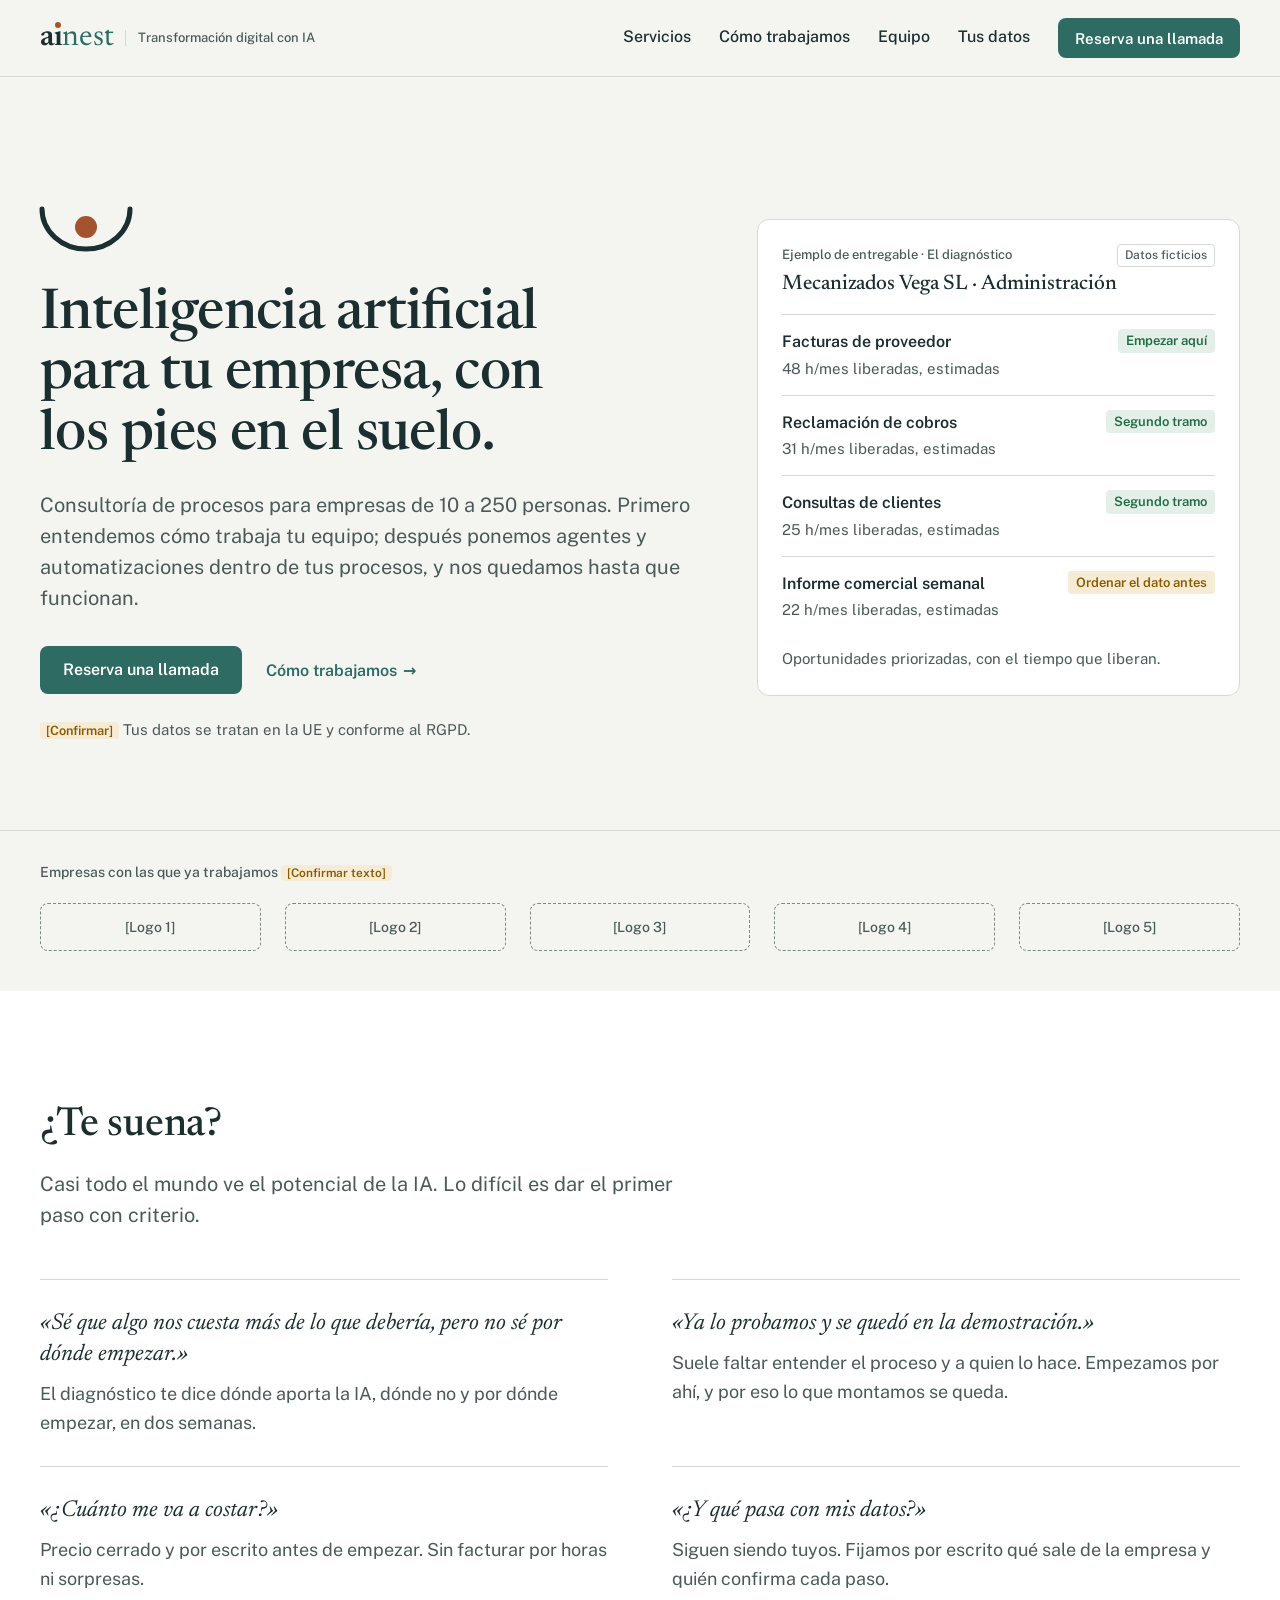
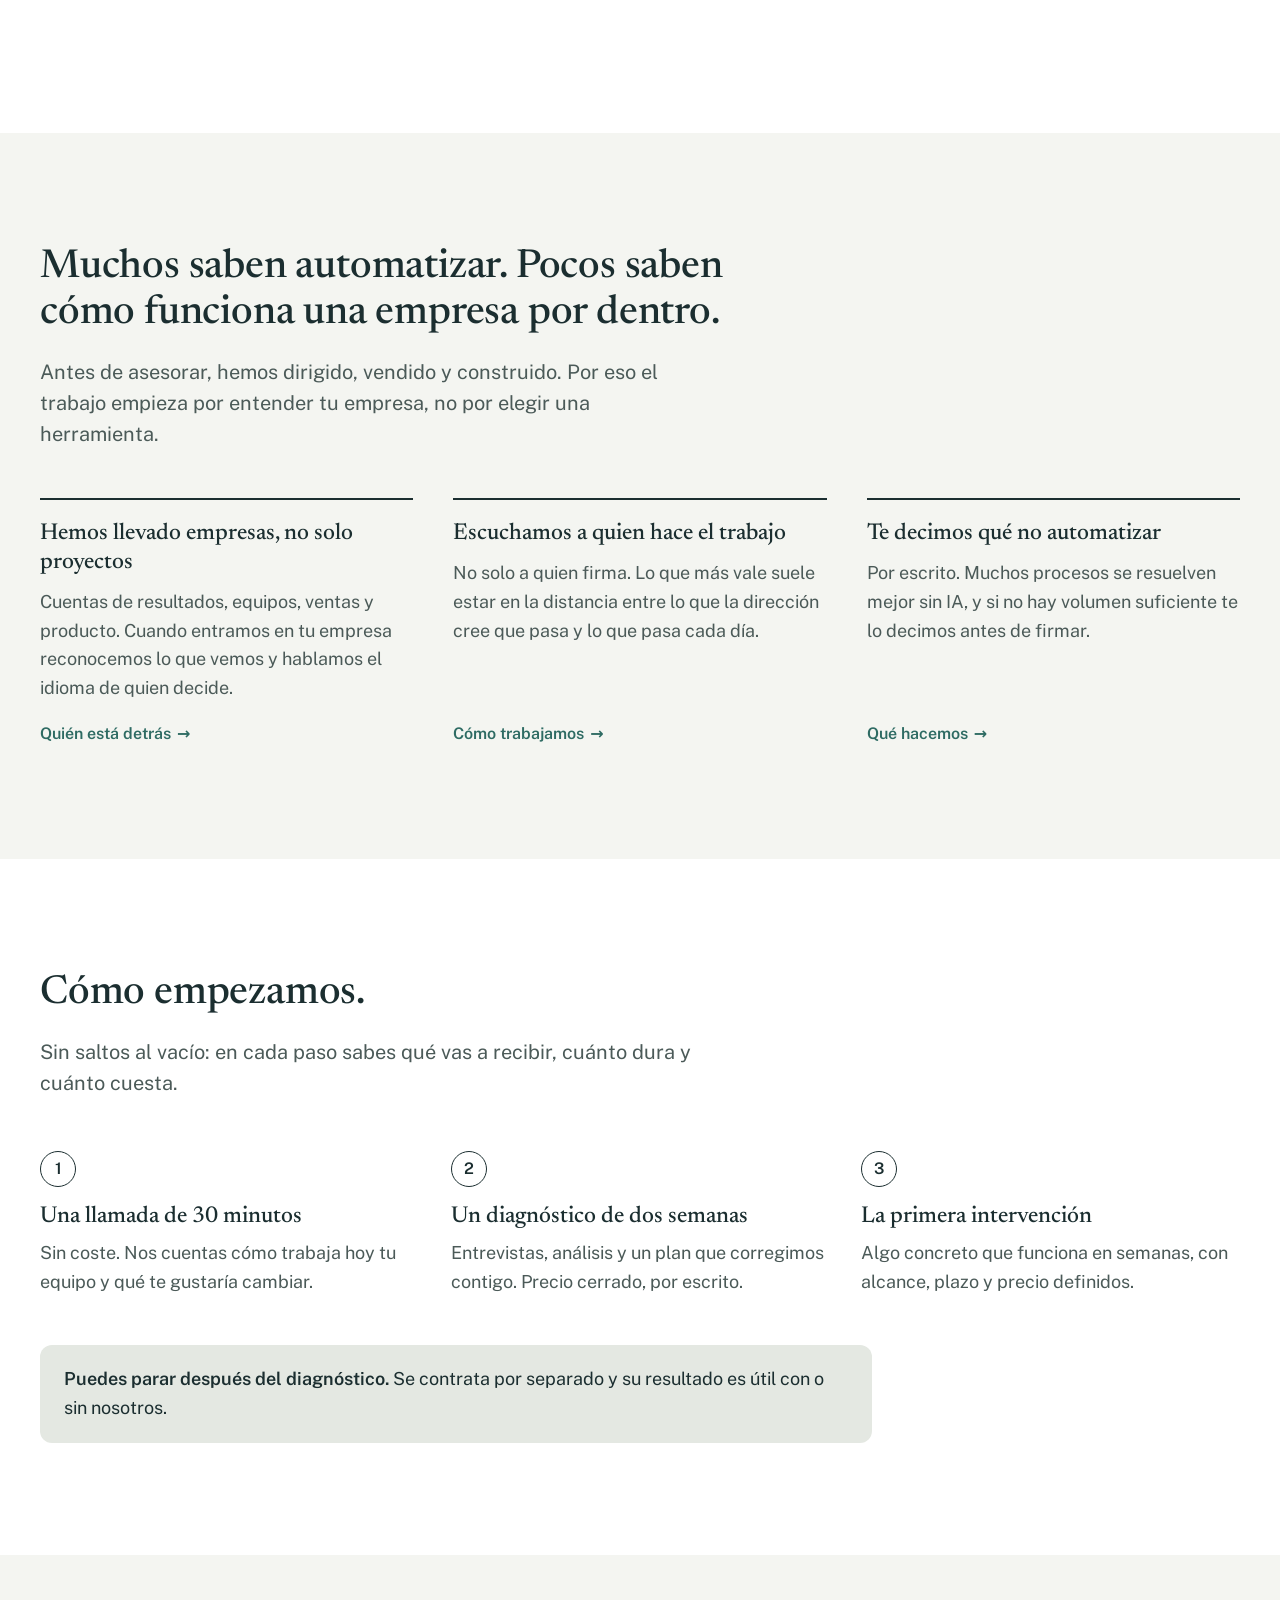
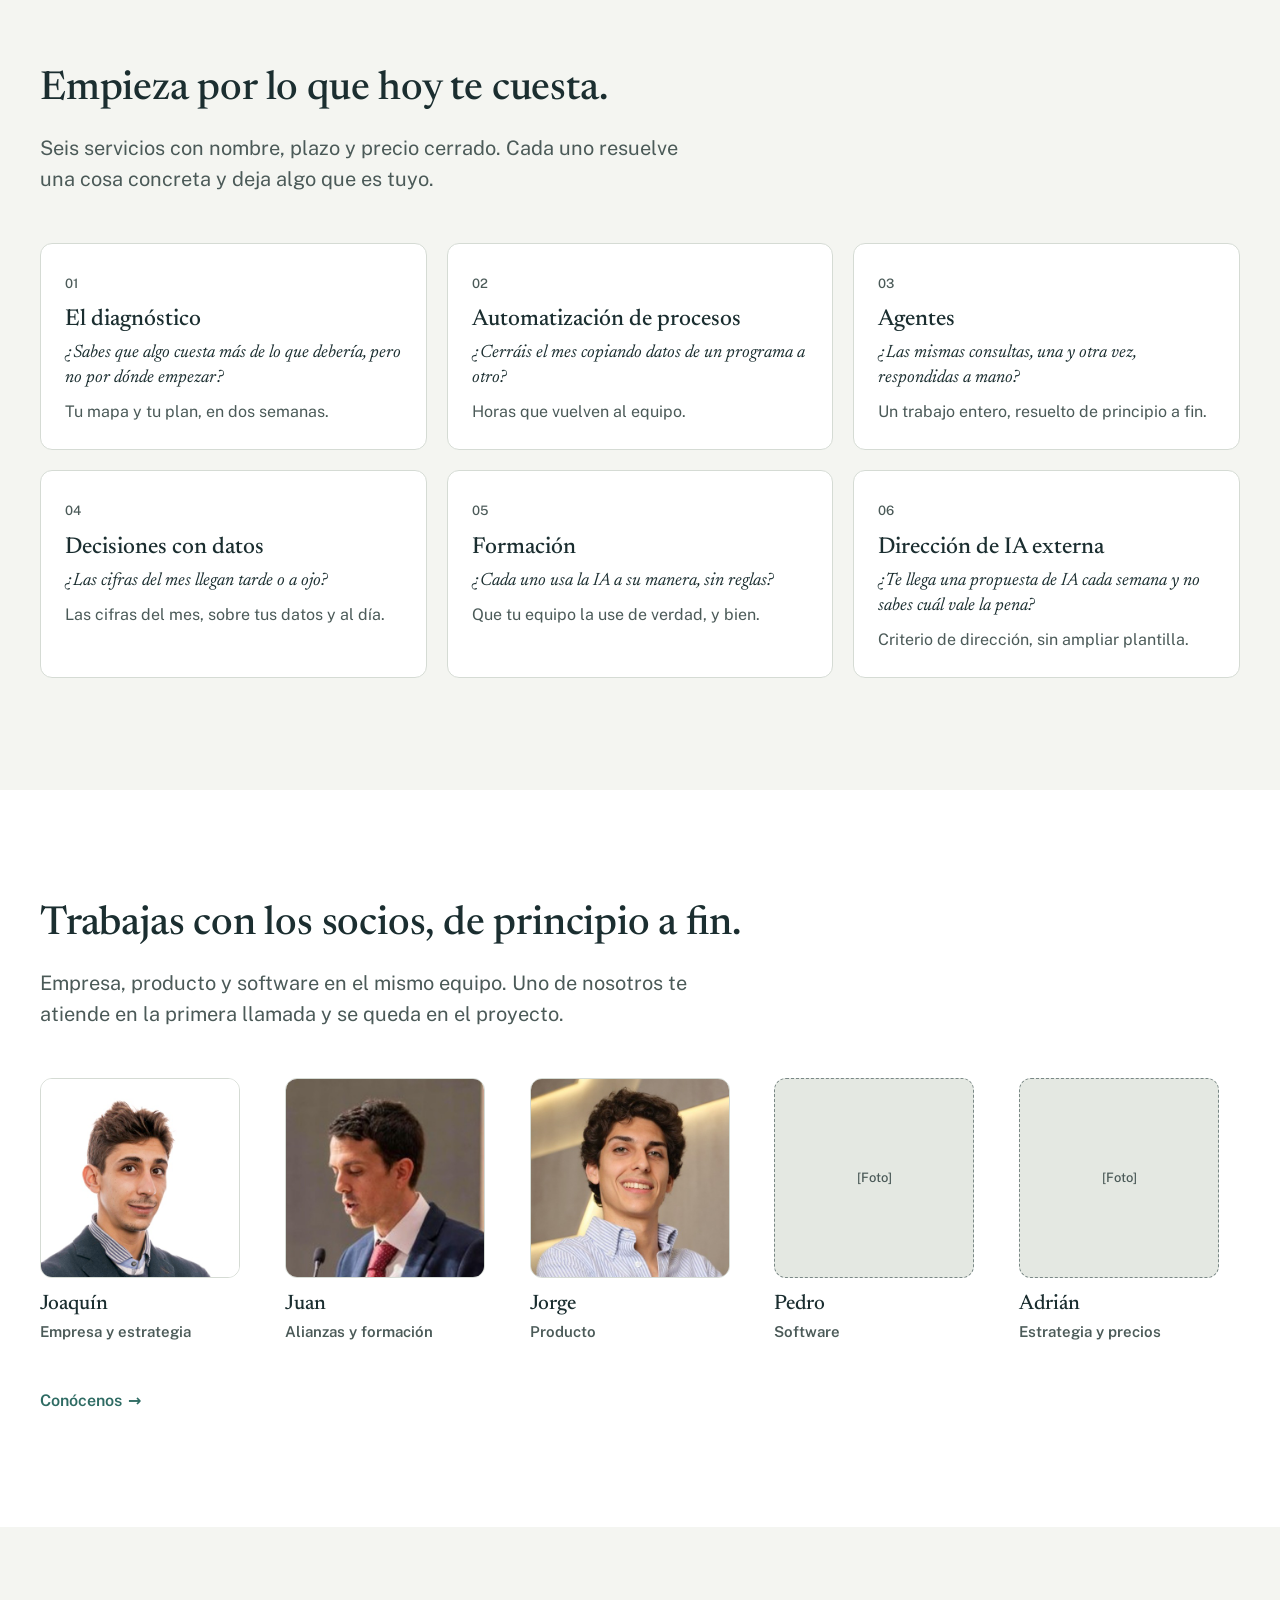
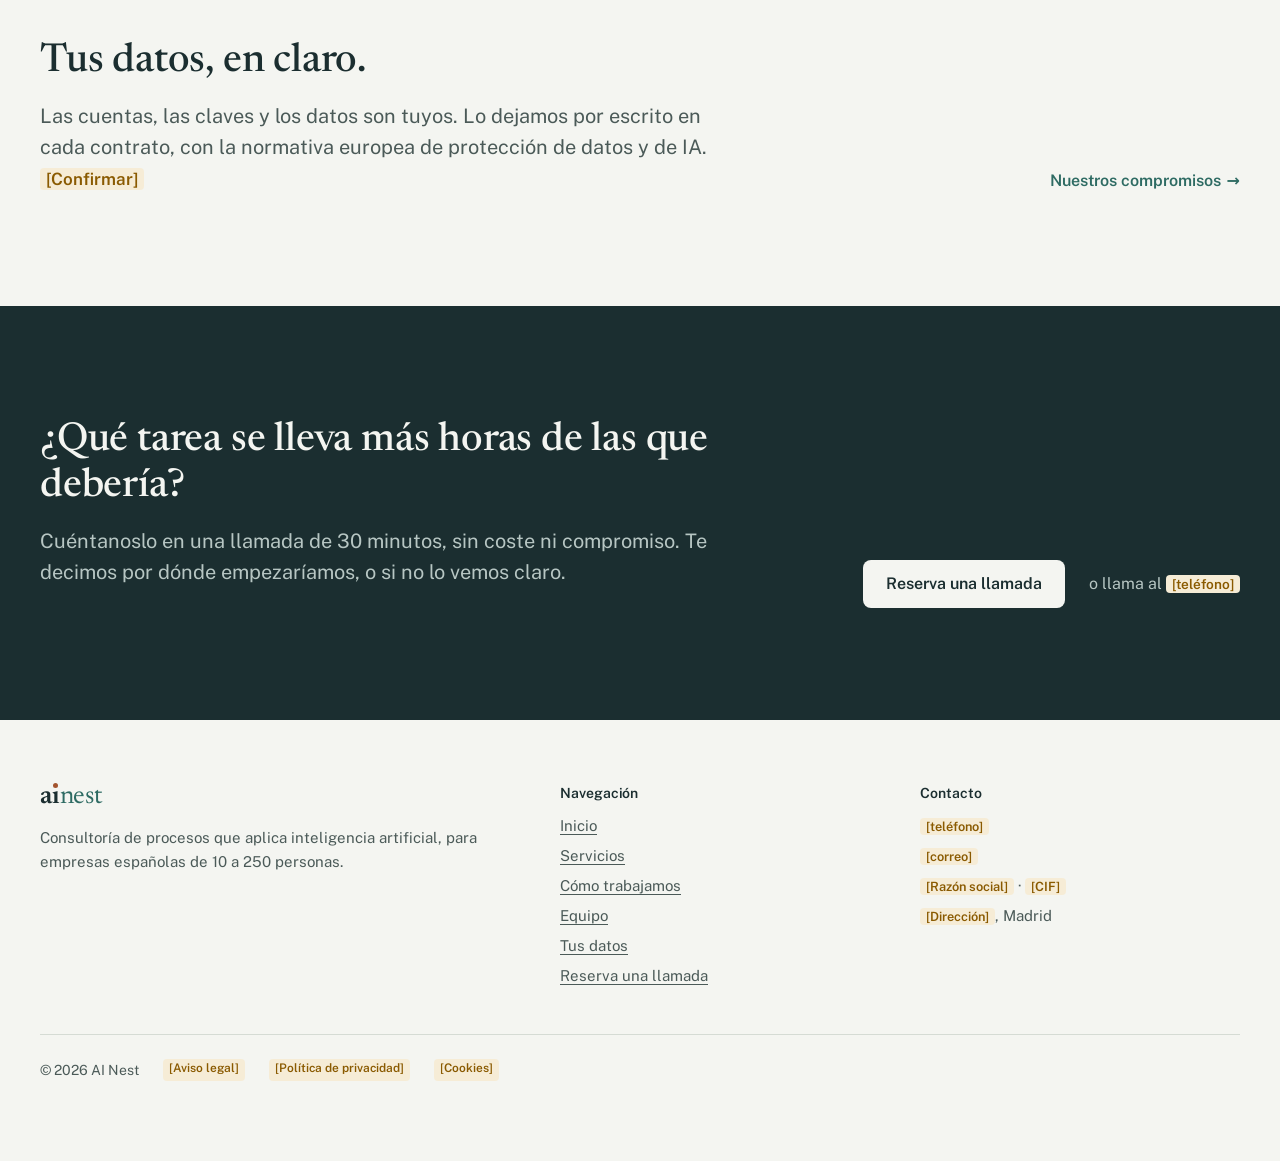
==== commit ccc0c14c: "Actualizar la versión de Juan v2 (ainestgit/web@827bb3e): Adrián como quinto socio y revisión técnic" ====
--- a/juan-v2/index.html
+++ b/juan-v2/index.html
@@ -6,11 +6,17 @@
 <title>AI Nest · Consultoría de procesos que aplica IA</title>
 <meta name="description" content="Consultoría de procesos que aplica inteligencia artificial, para empresas españolas de 10 a 250 personas.">
 <meta name="robots" content="noindex">
+<meta name="theme-color" content="#1B2E30">
+<meta property="og:type" content="website">
+<meta property="og:locale" content="es_ES">
+<meta property="og:site_name" content="AI Nest">
+<meta property="og:title" content="AI Nest · Consultoría de procesos que aplica IA">
+<meta property="og:description" content="Consultoría de procesos que aplica inteligencia artificial, para empresas españolas de 10 a 250 personas.">
 <link rel="icon" href="assets/favicon-final.svg" type="image/svg+xml">
 <link rel="preconnect" href="https://fonts.googleapis.com"><link rel="preconnect" href="https://fonts.gstatic.com" crossorigin>
 <link rel="stylesheet" href="https://fonts.googleapis.com/css2?family=Newsreader:ital,opsz,wght@0,6..72,500..600;1,6..72,400&family=Public+Sans:wght@400;500;600&display=swap">
-<link rel="stylesheet" href="assets/estilos.css?v=v2-7">
-<script src="assets/sitio.js?v=v2-7" defer></script>
+<link rel="stylesheet" href="assets/estilos.css?v=v2-8">
+<script src="assets/sitio.js?v=v2-8" defer></script>
 </head>
 <body>
 <a class="saltar" href="#contenido">Saltar al contenido</a>
@@ -125,7 +131,7 @@
   <div class="wrap">
     <div class="cab"><h2 id="eq-t">Trabajas con los socios, de principio a fin.</h2><p class="entradilla">Empresa, producto y software en el mismo equipo. Uno de nosotros te atiende en la primera llamada y se queda en el proyecto.</p></div>
     <ul class="caras">
-      <li class="persona"><img class="foto" src="assets/fotos/joaquin.jpg" alt="Joaquín" width="480" height="480" loading="lazy"><div><h3>Joaquín</h3><p class="rol">Empresa y estrategia</p></div></li><li class="persona"><img class="foto" src="assets/fotos/juan.jpg" alt="Juan" width="480" height="480" loading="lazy"><div><h3>Juan</h3><p class="rol">Alianzas y formación</p></div></li><li class="persona"><img class="foto" src="assets/fotos/jorge.jpg" alt="Jorge" width="480" height="480" loading="lazy"><div><h3>Jorge</h3><p class="rol">Producto</p></div></li><li class="persona"><div class="foto foto-hueco" role="img" aria-label="Foto de Pedro pendiente"><span>[Foto]</span></div><div><h3>Pedro</h3><p class="rol">Software</p></div></li>
+      <li class="persona"><img class="foto" src="assets/fotos/joaquin.jpg" alt="Joaquín" width="480" height="480" loading="lazy"><div><h3>Joaquín</h3><p class="rol">Empresa y estrategia</p></div></li><li class="persona"><img class="foto" src="assets/fotos/juan.jpg" alt="Juan" width="480" height="480" loading="lazy"><div><h3>Juan</h3><p class="rol">Alianzas y formación</p></div></li><li class="persona"><img class="foto" src="assets/fotos/jorge.jpg" alt="Jorge" width="480" height="480" loading="lazy"><div><h3>Jorge</h3><p class="rol">Producto</p></div></li><li class="persona"><div class="foto foto-hueco" role="img" aria-label="Foto de Pedro pendiente"><span>[Foto]</span></div><div><h3>Pedro</h3><p class="rol">Software</p></div></li><li class="persona"><div class="foto foto-hueco" role="img" aria-label="Foto de Adrián pendiente"><span>[Foto]</span></div><div><h3>Adrián</h3><p class="rol">Estrategia y precios</p></div></li>
     </ul>
     <a class="enlace-flecha" href="equipo.html">Conócenos</a>
   </div>
@@ -156,7 +162,7 @@
     </div>
     <div><h2>Navegación</h2><ul><li><a href="index.html">Inicio</a></li><li><a href="servicios.html">Servicios</a></li><li><a href="como-trabajamos.html">Cómo trabajamos</a></li><li><a href="equipo.html">Equipo</a></li><li><a href="datos.html">Tus datos</a></li><li><a href="reservar.html">Reserva una llamada</a></li></ul></div>
     <div><h2>Contacto</h2><ul><li><span class="hueco">[teléfono]</span></li><li><span class="hueco">[correo]</span></li><li><span class="hueco">[Razón social]</span> · <span class="hueco">[CIF]</span></li><li><span class="hueco">[Dirección]</span>, Madrid</li></ul></div>
-    <div class="legal"><span>© 2026 AI Nest</span><a href="#">[Aviso legal]</a><a href="#">[Política de privacidad]</a><a href="#">[Cookies]</a></div>
+    <div class="legal"><span>© 2026 AI Nest</span><span class="hueco">[Aviso legal]</span><span class="hueco">[Política de privacidad]</span><span class="hueco">[Cookies]</span></div>
   </div>
 </footer>
 </body>
--- a/juan-v2/assets/estilos.css
+++ b/juan-v2/assets/estilos.css
@@ -156,11 +156,6 @@
 .logos-l img { max-height: 32px; width: auto; filter: grayscale(1); opacity: .7; }
 .logo-hueco { display: grid; place-items: center; width: 100%; height: 48px; border: 1px dashed var(--linea-fuerte); border-radius: var(--r-ctl); font: 500 14px/1 var(--sans); color: var(--texto-2); }
 
-/* ---------- Problema ---------- */
-.lista-dolor { display: grid; grid-template-columns: repeat(2, 1fr); gap: 0 64px; }
-.lista-dolor > div { padding: 28px 0; border-top: 1px solid var(--linea); }
-.lista-dolor h3 { font-size: 23px; margin-bottom: 10px; }
-.lista-dolor p { color: var(--texto-2); margin: 0; }
 
 /* ---------- Servicios (plegables) ---------- */
 .plegable { border-top: 1px solid var(--linea); }
@@ -198,15 +193,7 @@
 .fase .cuando { font: 500 14px/1.3 var(--sans); color: var(--acento); }
 .fase p { color: var(--texto-2); font-size: 17px; margin: 10px 0 0; }
 .destacado { margin: 48px 0 0; padding: 20px 24px; background: var(--banda); border-radius: var(--r-caja); max-width: 52rem; font-size: 18px; }
-.met-rej { display: grid; grid-template-columns: 1fr 1fr; gap: 64px; margin-top: 72px; }
 .met-h { font-size: 24px; margin-bottom: 16px; }
-.reglas { list-style: none; border-top: 1px solid var(--linea); }
-.reglas li { padding: 14px 0; border-bottom: 1px solid var(--linea); font-size: 17px; color: var(--texto-2); }
-.reglas li b { color: var(--texto); }
-.dims { margin: 0; border-top: 1px solid var(--linea); }
-.dims > div { display: grid; grid-template-columns: 120px 1fr; gap: 16px; padding: 14px 0; border-bottom: 1px solid var(--linea); }
-.dims dt { font-weight: 600; font-size: 17px; }
-.dims dd { margin: 0; font-size: 17px; color: var(--texto-2); }
 
 /* Método sobre pizarra: el óxido pasa a su versión clara (6,17:1) */
 .metodo { --inv-linea: #3A5052; --oxido-claro: #E39A73; }
@@ -218,9 +205,6 @@
 .metodo .fase .cuando { color: var(--oxido-claro); }
 .metodo .destacado { background: rgba(244, 245, 241, .08); color: var(--inv-texto); }
 .metodo .destacado b { color: var(--inv-texto); }
-.metodo .reglas, .metodo .dims, .metodo .reglas li, .metodo .dims > div { border-color: var(--inv-linea); }
-.metodo .reglas li b, .metodo .dims dt { color: var(--inv-texto); }
-.metodo .reglas li, .metodo .dims dd { color: var(--inv-texto-2); }
 
 /* Cifras grandes */
 .cifras { display: grid; grid-template-columns: repeat(4, 1fr); gap: 32px; margin: 0 0 72px; padding-bottom: 56px; border-bottom: 1px solid var(--inv-linea, var(--linea)); }
@@ -262,7 +246,7 @@
 .tarjeta-srv p { margin: 0; color: var(--texto-2); font-size: 16px; }
 
 /* ---------- Equipo ---------- */
-.caras { list-style: none; display: grid; grid-template-columns: repeat(4, 1fr); gap: 24px; margin-bottom: 32px; }
+.caras { list-style: none; display: grid; grid-template-columns: repeat(5, 1fr); gap: 24px; margin-bottom: 32px; }
 .caras .persona { display: block; }
 .caras .foto { width: 100%; aspect-ratio: 1; max-width: 200px; }
 .caras h3 { font-size: 21px; margin: 14px 0 2px; }
@@ -389,8 +373,8 @@
 .kpi .d { font-size: 13px; color: var(--texto-2); }
 .graficas { display: grid; grid-template-columns: 1.4fr 1fr; gap: 16px; }
 .graf { background: var(--superficie); border: 1px solid var(--linea); border-radius: var(--r-ctl); padding: 16px; position: relative; }
-.graf h4 { font-size: 15px; margin-bottom: 12px; }
-.graf h4 small { font-weight: 400; color: var(--texto-2); margin-left: 6px; }
+.graf .graf-t { font: 600 15px/1.35 var(--sans); margin-bottom: 12px; }
+.graf .graf-t small { font-weight: 400; color: var(--texto-2); margin-left: 6px; }
 .graf svg { width: 100%; height: auto; overflow: visible; }
 .graf .eje { font: 500 12px var(--sans); fill: var(--texto-2); }
 .graf .base { stroke: var(--linea); }
@@ -455,11 +439,6 @@
 .compromisos p { font-size: 16px; margin: 0; color: var(--texto-2); }
 
 /* ---------- Equipo ---------- */
-.equipo { list-style: none; display: grid; grid-template-columns: repeat(3, 1fr); gap: 32px; }
-.equipo .foto { width: 120px; aspect-ratio: 1; border-radius: var(--r-caja); background: var(--banda); border: 1px dashed var(--linea-fuerte); }
-.equipo h3 { font-size: 23px; margin: 16px 0 2px; }
-.equipo .rol { font-size: 15px; font-weight: 600; color: var(--texto-2); margin: 0 0 8px; }
-.equipo p { font-size: 16px; color: var(--texto-2); margin: 0 0 8px; }
 
 /* ---------- Preguntas frecuentes ---------- */
 .faq { max-width: 52rem; border-top: 1px solid var(--linea); }
@@ -516,7 +495,7 @@
 /* ---------- Responsive ---------- */
 @media (max-width: 1080px) {
   .fases, .compromisos, .cifras, .tarjetas { grid-template-columns: repeat(2, 1fr); }
-  .caras { grid-template-columns: repeat(2, 1fr); }
+  .caras { grid-template-columns: repeat(3, 1fr); }
   .peli .lienzo { grid-template-columns: 1fr 1fr; }
   .peli .lienzo > :first-child { grid-column: 1 / -1; }
   .kpis { grid-template-columns: repeat(2, 1fr); }
@@ -538,8 +517,8 @@
   .nav .btn { margin-top: 24px; }
   .logo .bj { display: none; }
   .hero { padding: 48px 0 64px; }
-  .hero .wrap, .ficha, .graficas, .sim, .met-rej, .reserva { grid-template-columns: 1fr; gap: 40px; }
-  .lista-dolor, .fases, .compromisos, .equipo { grid-template-columns: 1fr; }
+  .hero .wrap, .ficha, .graficas, .sim, .reserva { grid-template-columns: 1fr; gap: 40px; }
+  .fases, .compromisos { grid-template-columns: 1fr; }
   .pagina { padding: 48px 0 40px; }
   .dif, .pasos3, .tarjetas, .reglas-rej, .cierre-rej { grid-template-columns: 1fr; }
   .dolores { grid-template-columns: 1fr; gap: 0; }
@@ -555,9 +534,6 @@
   .cifras { grid-template-columns: 1fr 1fr; gap: 28px 20px; margin-bottom: 56px; padding-bottom: 40px; }
   .cifras dd { font-size: 24px; }
   .nido { width: 78px; height: 63px; margin-bottom: 20px; }
-  .equipo { gap: 40px; }
-  .met-rej { margin-top: 56px; }
-  .dims > div { grid-template-columns: 1fr; gap: 2px; }
   .logos-l { grid-template-columns: repeat(2, 1fr); gap: 12px; }
   .plegable > summary { grid-template-columns: 36px 1fr auto; }
   .plegable > summary .g { grid-column: 2; grid-row: 2; }
